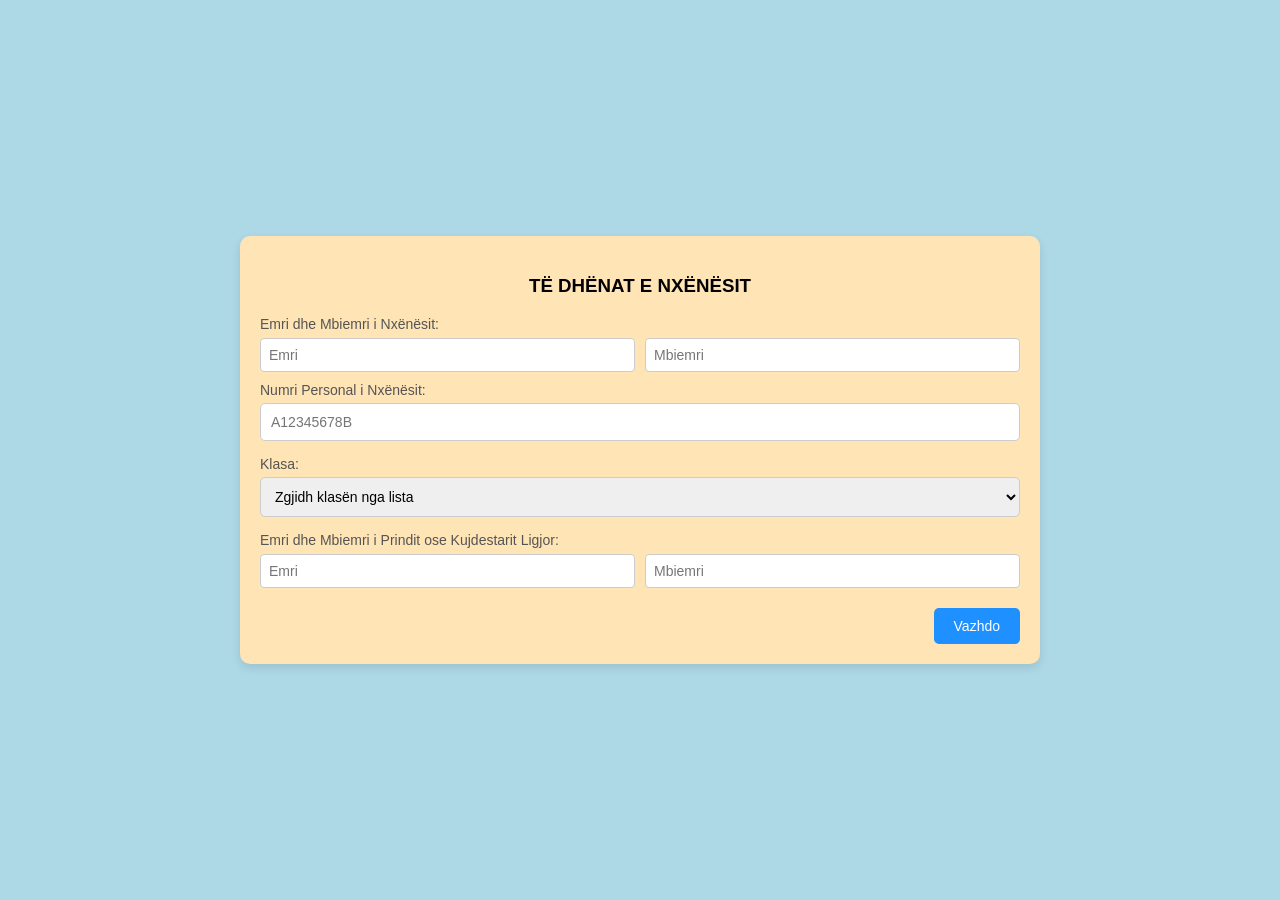
==== formulari(coda).html @ 75f393cb "Update greeting from 'Hello' to 'Goodbye'" ====
<!DOCTYPE html>
<html lang="sq">
<head>
    <meta charset="UTF-8">
    <meta name="viewport" content="width=device-width, initial-scale=1.0">
    <title>Formular për lëndët me zgjedhje klasa 12</title>
    <style>
        /* Stilizimi i përgjithshëm */
        body {
            font-family: Arial, sans-serif;
            background-color: lightblue;
            margin: 0;
            padding: 0;
            display: flex;
            justify-content: center;
            align-items: center;
            min-height: 100vh;
        }

        .form-container {
            background-color: moccasin;
            border-radius: 10px;
            box-shadow: 0 4px 10px rgba(0, 0, 0, 0.1);
            overflow: hidden;
            width: 100%;
            max-width: 800px;
            margin: 20px;
        }

        .page {
            padding: 20px;
            display: none; /* Fillimisht të gjitha faqet janë të fshehura */
        }

        .page.active {
            display: block; /* Faqja aktive shfaqet */
        }

        h2 {
            color: #333;
            margin-bottom: 20px;
            font-size: 24px;
            text-align: center;
        }

        .form-group {
            margin-bottom: 15px;
        }

        .form-group label {
            display: block;
            margin-bottom: 5px;
            color: #555;
            font-size: 14px;
        }

        .form-group input {
            width: 100%;
            padding: 10px;
            border: 1px solid #ccc;
            border-radius: 5px;
            font-size: 14px;
            box-sizing: border-box;
        }
	 .form-group select {
            width: 100%;
            padding: 10px;
            border: 1px solid #ccc;
            border-radius: 5px;
            font-size: 14px;
            box-sizing: border-box;
        }

        .form-group input:focus {
            border-color: #007bff;
            outline: none;
        }

        .table-container {
            margin-top: 20px;
            overflow-x: auto;
        }

        table {
            width: 100%;
            border-collapse: collapse;
            background-color: papayawhip;
        }

        table, th, td {
            border: 1px solid #ddd;
        }

        th, td {
            padding: 12px;
            text-align: left;
            font-size: 14px;
        }

        th {
            background-color: #007bff;
            color: #fff;
        }

        .error {
            color: red;
            font-size: 12px;
            display: none; /* Fillimisht i fshehur */
        }

        .error-message {
            color: red;
            margin-top: 10px;
            font-size: 12px;
            display: none; /* Fillimisht i fshehur */
        }

        .button-container {
            margin-top: 20px;
            text-align: right;
        }

        .button-container button {
            padding: 10px 20px;
            margin-left: 10px;
            border: none;
            border-radius: 5px;
            background-color: limegreen;
            color: #fff;
            font-size: 14px;
            cursor: pointer;
            transition: background-color 0.3s ease;
        }

        .button-container button:hover {
            background-color: #0056b3;
        }

        .button-container button[type="button"] {
            background-color: dodgerblue;
        }

        .button-container button[type="button"]:hover {
            background-color: #5a6268;
        }
	.input-wrapper {
            display: flex;
            gap: 10px;
	    margin-bottom: 10px;
	    
        }
        .input-box {
            padding: 8px;
            font-size: 14px;
            border: 1px solid #ccc;
            border-radius: 4px;
            width: 100%;
	    box-sizing: border-box;
        }
        .output {
            margin-top: 10px;
            font-size: 18px;
            font-weight: bold;
        }
	/* Parandalon scroll-in kur përdoruesi po firmos */
	.no-scroll {
    	overflow: hidden;
    	position: fixed;
    	width: 100%;
    	height: 100%;
	}

        /* Responsive Design */
        @media (max-width: 600px) {
            h2 {
                font-size: 20px;
            }

            .form-group input {
                font-size: 12px;
            }

            th, td {
                padding: 8px;
                font-size: 12px;
            }

            .button-container button {
                padding: 8px 16px;
                font-size: 12px;
            }
	      #firmaCanvas {
        width: 100%; /* Canvas-i zë 100% të gjerësisë së ekranit */
        height: auto; /* Lartësia rregullohet automatikisht */
        max-width: 300px; /* Vendos një maksimum për gjerësinë */
        max-height: 200px; /* Vendos një maksimum për lartësinë */
        margin: 0 auto; /* Qendro canvas-in horizontalisht */
	
    }

    .form-container {
        padding: 10px; /* Shto pak hapësirë përreth formularit */
    }

    .page {
        padding: 10px; /* Shto pak hapësirë përreth faqeve */
    }
        }
    </style>
</head>
<body>

<div class="form-container">
    <div class="page active" id="page1">
        <h3 style="text-align:center;">TË DHËNAT E NXËNËSIT </h3>
        <form id="myForm">
    
	    <p style = "color: #555; font-size: 14px; margin-bottom: 6px;">Emri dhe Mbiemri i Nxënësit:</p>
            <div class="input-wrapper">
             
                <input type="text" id="emrin" class="input-box" placeholder="Emri" oninput="updateText()">
                <input type="text" id="mbiemrin" class="input-box" placeholder="Mbiemri" oninput="updateText()">
            </div>
	    <div class="form-group">
                <label for="NrPersonalNxenesi">Numri Personal i Nxënësit:</label>
                <input type="text" id="NrPersonalNxenesi" name="nrPersonalNxenesi" placeholder="A12345678B" required>
            </div>
            <div class="form-group">
                <label for="klasa">Klasa:</label>
		<select name="Klasa" id="klasa">
    <option value="" disabled selected>Zgjidh klasën nga lista</option>
    <option value="11-A">11-A</option>
    <option value="11-B">11-B</option>
    <option value="11-C">11-C</option>
    <option value="11-D">11-D</option>
    <option value="11-E">11-E</option>
    <option value="11-F">11-F</option>
    <option value="11-G">11-G</option>
    <option value="11-H">11-H</option>
  </select>

            </div>
		<p style = "color: #555; font-size: 14px; margin-bottom: 6px;">Emri dhe Mbiemri i Prindit ose Kujdestarit Ligjor:</p>
            	<div class="input-wrapper">
             
                <input type="text" id="emri" class="input-box" placeholder="Emri" oninput="updateText()">
                <input type="text" id="mbiemri" class="input-box" placeholder="Mbiemri" oninput="updateText()">
            </div>
            <div class="error-message" id="page1Error">Ju lutemi plotësoni të gjitha fushat përpara se të vazhdoni.</div>
	    <div class="error-message" id="page11Error">Numri personal duhet te ketë 10 karaktere.</div>
	                <div class="button-container">
                <button type="button" onclick="nextPage()">Vazhdo</button>
            </div>
        </form>
    </div>

    <div class="page" id="page2">
        <h2>Tabela e Lëndëve me zgjedhje</h2>
	<p style="text-align:center;">Për secilën nga lëndët në tabelë vendosni një preferencë nga 1 në 13 (1 - lënda më e preferuar, 13 - më pak e preferuara)</p> 
        <div class="table-container">
            <table id="tabela" border="1">
                <thead>
                    <tr>
                        <th>LËNDËT ME ZGJEDHJE</th>
                        <th>RENDITJA</th>
                    </tr>
                </thead>
                <tbody>
                    <tr>
                    <td>MATEMATIKË E AVANCUAR</td>
                    <td>
                        <input type="number" name="notaMatematike" min="1" max="13" step="1" required oninput="kontrolloInput(this)">
                        <div class="error">Gabim: Vlera duhet të jetë nga 1 në 13.</div>
                        <div class="error">Gabim: Vlera është përdorur më parë.</div>
                    </td>
                </tr>
                <tr>
                    <td>FIZIKË</td>
                    <td>
                        <input type="number" name="notaFizike" min="1" max="13" step="1" required oninput="kontrolloInput(this)">
                        <div class="error">Gabim: Vlera duhet të jetë nga 1 në 13.</div>
                        <div class="error">Gabim: Vlera është përdorur më parë.</div>
                    </td>
                </tr>
	        <tr>
                    <td>KIMI</td>
                    <td>
                        <input type="number" name="notaKimi" min="1" max="13" step="1" required oninput="kontrolloInput(this)">
                        <div class="error">Gabim: Vlera duhet të jetë nga 1 në 13.</div>
                        <div class="error">Gabim: Vlera është përdorur më parë.</div>
                    </td>
                </tr>
		<tr>
                    <td>BIOLOGJI</td>
                    <td>
                        <input type="number" name="notaBiologji" min="1" max="13" step="1" required oninput="kontrolloInput(this)">
                        <div class="error">Gabim: Vlera duhet të jetë nga 1 në 13.</div>
                        <div class="error">Gabim: Vlera është përdorur më parë.</div>
                    </td>
                </tr>
		<tr>
                    <td>TIK</td>
                    <td>
                        <input type="number" name="notaTik" min="1" max="13" step="1" required oninput="kontrolloInput(this)">
                        <div class="error">Gabim: Vlera duhet të jetë nga 1 në 13.</div>
                        <div class="error">Gabim: Vlera është përdorur më parë.</div>
                    </td>
                </tr>
		<tr>
                    <td>LETËRSI</td>
                    <td>
                        <input type="number" name="notaLetersi" min="1" max="13" step="1" required oninput="kontrolloInput(this)">
                        <div class="error">Gabim: Vlera duhet të jetë nga 1 në 13.</div>
                        <div class="error">Gabim: Vlera është përdorur më parë.</div>
                    </td>
                </tr>
	        <tr>
                    <td>SOCIOLOGJI</td>
                    <td>
                        <input type="number" name="notaSociologji" min="1" max="13" step="1" required oninput="kontrolloInput(this)">
                        <div class="error">Gabim: Vlera duhet të jetë nga 1 në 13.</div>
                        <div class="error">Gabim: Vlera është përdorur më parë.</div>
                    </td>
                </tr>
		<tr>
                    <td>PSIKOLOGJI</td>
                    <td>
                        <input type="number" name="notaPsikologji" min="1" max="13" step="1" required oninput="kontrolloInput(this)">
                        <div class="error">Gabim: Vlera duhet të jetë nga 1 në 13.</div>
                        <div class="error">Gabim: Vlera është përdorur më parë.</div>
                    </td>
                </tr>
		<tr>
                    <td>HISTORI</td>
                    <td>
                        <input type="number" name="notaHistori" min="1" max="13" step="1" required oninput="kontrolloInput(this)">
                        <div class="error">Gabim: Vlera duhet të jetë nga 1 në 13.</div>
                        <div class="error">Gabim: Vlera është përdorur më parë.</div>
                    </td>
                </tr>
		<tr>
                    <td>GJEOGRAFI</td>
                    <td>
                        <input type="number" name="notaGjeografi" min="1" max="13" step="1" required oninput="kontrolloInput(this)">
                        <div class="error">Gabim: Vlera duhet të jetë nga 1 në 13.</div>
                        <div class="error">Gabim: Vlera është përdorur më parë.</div>
                    </td>
                </tr>
		<tr>
                    <td>TEKNOLOGJI</td>
                    <td>
                        <input type="number" name="notaTeknologji" min="1" max="13" step="1" required oninput="kontrolloInput(this)">
                        <div class="error">Gabim: Vlera duhet të jetë nga 1 në 13.</div>
                        <div class="error">Gabim: Vlera është përdorur më parë.</div>
                    </td>
                </tr>
		<tr>
                    <td>ARTE</td>
                    <td>
                        <input type="number" name="notaArte" min="1" max="13" step="1" required oninput="kontrolloInput(this)">
                        <div class="error">Gabim: Vlera duhet të jetë nga 1 në 13.</div>
                        <div class="error">Gabim: Vlera është përdorur më parë.</div>
                    </td>
                </tr>
		<tr>
                    <td>EDUKIM FIZIK</td>
                    <td>
                        <input type="number" name="notaEdukim_fizik" min="1" max="13" step="1" required oninput="kontrolloInput(this)">
                        <div class="error">Gabim: Vlera duhet të jetë nga 1 në 13.</div>
                        <div class="error">Gabim: Vlera është përdorur më parë.</div>
                    </td>
                </tr>
                    <!-- Shto më shumë lëndë sipas nevojës -->
                </tbody>
            </table>
	</div>
	<div class="error-message" id="page2Error">Ju lutemi plotësoni të gjitha fushat në tabelë përpara se të dërgoni formën.</div>
	<div class="button-container">
        <button type="button" onclick="prevPage()">Kthehu</button>
        <button type="button" onclick="nextPage()">Vazhdo</button>
        </div>
	</div>
    <div class="page" id="page3">
    <h2>Firma e Prindit</h2>
    <p style="text-align:center;">Ju lutem, firmosni në hapësirën e mëposhtme:</p>
    <div class="form-group">
        <canvas id="firmaCanvas" width="300" height="150" style="border: 1px solid #000; background-color: white;"></canvas>
        <button type="button" onclick="clearCanvas()">Fshije Firmën</button>
        <input type="hidden" id="firmaPrindit" name="firmaPrindit" required>
    </div>
    <div class="error-message" id="page3Error">Ju lutemi firmosni përpara se të vazhdoni.</div>
    
   
        <div class="error-message" id="page2Error">Ju lutemi plotësoni të gjitha fushat në tabelë përpara se të dërgoni formën.</div>
        <div class="button-container">
            <button type="button" onclick="prevPage()">Kthehu</button>
            <button type="submit" form="myForm">DËRGO</button>
        </div>
    </div>
</div>
</form>
<script>
 let isDrawing = false;
const canvas = document.getElementById('firmaCanvas');
const ctx = canvas.getContext('2d');
const firmaInput = document.getElementById('firmaPrindit');

// Fillon vizatimin
canvas.addEventListener('mousedown', startDrawing);
canvas.addEventListener('touchstart', startDrawing);

// Vizaton
canvas.addEventListener('mousemove', draw);
canvas.addEventListener('touchmove', draw);

// Ndalon vizatimin
canvas.addEventListener('mouseup', stopDrawing);
canvas.addEventListener('touchend', stopDrawing);

// Parandalon scroll-in gjatë firmosjes
canvas.addEventListener('touchstart', (e) => {
    e.preventDefault();
});

canvas.addEventListener('touchmove', (e) => {
    e.preventDefault();
});

function startDrawing(e) {
    isDrawing = true;
    const { offsetX, offsetY } = getTouchPosition(e);
    ctx.beginPath();
    ctx.moveTo(offsetX, offsetY);
    document.body.classList.add('no-scroll'); // Aktivizo "no-scroll"
}

function draw(e) {
    if (!isDrawing) return;
    const { offsetX, offsetY } = getTouchPosition(e);
    ctx.lineTo(offsetX, offsetY);
    ctx.stroke();
}

function stopDrawing() {
    isDrawing = false;
    firmaInput.value = canvas.toDataURL(); // Ruaj firmën si URL të të dhënave (Base64)
    document.body.classList.remove('no-scroll'); // Çaktivizo "no-scroll"
}

function clearCanvas() {
    ctx.clearRect(0, 0, canvas.width, canvas.height);
    firmaInput.value = '';
}

// Merr pozitën e prekjes ose miut
function getTouchPosition(e) {
    const rect = canvas.getBoundingClientRect();
    const touch = e.touches ? e.touches[0] : e;
    return {
        offsetX: touch.clientX - rect.left,
        offsetY: touch.clientY - rect.top,
    };
}
async function kontrolloNxenesinEkziston(NrPersonalNxenesi) {
    try {
        // Merr të gjitha rreshtat nga tabela (me useColumnNames për qartësi)
        let allItems = [];
        let pageToken = null;

        do {
            const url = new URL('https://coda.io/apis/v1/docs/DJONJb548H/tables/grid-l05SSf_GJk/rows');
            url.searchParams.set('limit', '500');
            if (pageToken) url.searchParams.set('pageToken', pageToken);

            const response = await fetch(url.toString(), {
                method: 'GET',
                headers: {
                    'Authorization': 'Bearer b935802a-f8e5-4172-a38f-4314d5d38a92',
                    'Content-Type': 'application/json'
                }
            });

            if (!response.ok) {
                throw new Error(`Gabim në API: ${response.status}`);
            }

            const result = await response.json();
            allItems = allItems.concat(result.items || []);
            pageToken = result.nextPageToken || null;

        } while (pageToken);

        // Kontrollo vetëm numrin personal (i vetmi identifikues unik i besueshëm)
        const nxenesiEkziston = allItems.some(item => {
            const values = item.values;
            return values['c-W369W-QHne'] === NrPersonalNxenesi;
        });

        return nxenesiEkziston;
    } catch (error) {
        console.error("Gabim gjatë kontrollimit:", error);
        alert("Gabim në komunikim me serverin. Ju lutem provoni përsëri.");
        return false;
    }
}
let podergohet = false; // Parandalon dërgimin e dyfishtë

async function dergoTeDhenat() {
    if (podergohet) return; // Nëse po dërgohet tashmë, mos vazhdo
    podergohet = true;

    const submitBtn = document.querySelector('button[type="submit"]');
    if (submitBtn) {
        submitBtn.disabled = true;
        submitBtn.textContent = "Duke dërguar...";
    }

    const firmaBase64 = document.getElementById("firmaPrindit").value;

    // Kontrollo nëse fusha e firmës është e zbrazët
    if (!firmaBase64) {
        document.getElementById("page3Error").style.display = "block";
        podergohet = false;
        if (submitBtn) { submitBtn.disabled = false; submitBtn.textContent = "DËRGO"; }
        return;
    }

    // Mbledh të dhënat nga forma
    const emriNxenesi = document.getElementById("emrin").value;
    const mbiemriNxenesi = document.getElementById("mbiemrin").value;
    const NrPersonalNxenesi = document.getElementById("NrPersonalNxenesi").value;
    const klasa = document.getElementById("klasa").value;
    const emriPrindi = document.getElementById("emri").value;
    const mbiemriPrindi = document.getElementById("mbiemri").value;

    // Kontrollo nëse nxënësi ekziston (vetëm me numrin personal)
    const nxenesiEkziston = await kontrolloNxenesinEkziston(NrPersonalNxenesi);
    if (nxenesiEkziston) {
        const ripovo = confirm(
            "Ky numër personal është gjetur tashmë në sistem.\n\n" +
            "Nëse mendoni se ky është gabim (p.sh. të dhënat u fshinë), " +
            "klikoni OK për të dërguar sërish formularin.\n\n" +
            "Klikoni Anulo për të mos dërguar."
        );
        if (!ripovo) return; // Nëse përdoruesi zgjedh Anulo, mos vazhdo
        // Nëse zgjedh OK, vazhdo me dërgimin pa kontroll
    }

    // Mbledh të dhënat nga tabela
    const matematika = parseInt(document.querySelector('input[name="notaMatematike"]').value);
    const fizika = parseInt(document.querySelector('input[name="notaFizike"]').value);
    const kimia = parseInt(document.querySelector('input[name="notaKimi"]').value);
    const biologjia = parseInt(document.querySelector('input[name="notaBiologji"]').value);
    const tiku = parseInt(document.querySelector('input[name="notaTik"]').value);
    const letersia = parseInt(document.querySelector('input[name="notaLetersi"]').value);
    const sociologjia = parseInt(document.querySelector('input[name="notaSociologji"]').value);
    const psikologjia = parseInt(document.querySelector('input[name="notaPsikologji"]').value);
    const historia = parseInt(document.querySelector('input[name="notaHistori"]').value);
    const gjeografia = parseInt(document.querySelector('input[name="notaGjeografi"]').value);
    const teknologjia = parseInt(document.querySelector('input[name="notaTeknologji"]').value);
    const artet = parseInt(document.querySelector('input[name="notaArte"]').value);
    const edukimi_fizik = parseInt(document.querySelector('input[name="notaEdukim_fizik"]').value);

    // Krijo një objekt me të dhënat
    const teDhenat = {
        rows: [{
            cells: [
                { column: "c-KT22Io33BY", value: emriNxenesi }, // Emri i Nxënësit
                { column: "c-IQKVQ7-_BD", value: mbiemriNxenesi }, // Mbiemri i Nxënësit
                { column: "c-W369W-QHne", value: NrPersonalNxenesi }, // Numri personal
                { column: "c-_6X2VxQhRO", value: klasa }, // Zëvendëso me ID e vërtetë të kolonës
                { column: "c-k9LpjjG4f8", value: emriPrindi },
                { column: "c-WhyIq4tF1V", value: mbiemriPrindi },
                { column: "c-HCUXje0CXs", value: firmaBase64 },
                // Shto kolonat e lëndëve këtu
                { column: "c-FBhsRjyvdb", value: parseInt(document.querySelector('input[name="notaMatematike"]').value) },
		{ column: "c-9vNd3AhRbi", value: parseInt(document.querySelector('input[name="notaFizike"]').value) },
		{ column: "c-ofI6fgys9z", value: parseInt(document.querySelector('input[name="notaKimi"]').value) },
		{ column: "c--qDqmkw3m8", value: parseInt(document.querySelector('input[name="notaBiologji"]').value) },
		{ column: "c-GIsev_Z3cj", value: parseInt(document.querySelector('input[name="notaTik"]').value) },
		{ column: "c-tjP193SBFW", value: parseInt(document.querySelector('input[name="notaLetersi"]').value) },
		{ column: "c-rx-bwBdHyJ", value: parseInt(document.querySelector('input[name="notaSociologji"]').value) },
		{ column: "c-2SOcb4Ku98", value: parseInt(document.querySelector('input[name="notaPsikologji"]').value) },
		{ column: "c-f86jYLCdum", value: parseInt(document.querySelector('input[name="notaHistori"]').value) },
		{ column: "c-zp9tzro1zF", value: parseInt(document.querySelector('input[name="notaGjeografi"]').value) },
		{ column: "c-WThsL4DpoP", value: parseInt(document.querySelector('input[name="notaTeknologji"]').value) },
		{ column: "c-kKZHTocZWY", value: parseInt(document.querySelector('input[name="notaArte"]').value) },
		{ column: "c-Iob_dfQvan", value: parseInt(document.querySelector('input[name="notaEdukim_fizik"]').value) },
                // ... shto të gjitha lëndët e tjera
            ]
        }]
    };


       // Dërgo të dhënat në Coda
    try {
        const response = await fetch('https://coda.io/apis/v1/docs/DJONJb548H/tables/grid-l05SSf_GJk/rows', {
            method: 'POST',
            headers: {
                'Authorization': 'Bearer b935802a-f8e5-4172-a38f-4314d5d38a92',
                'Content-Type': 'application/json'
            },
            body: JSON.stringify(teDhenat)
        });

        const result = await response.json();
        
        // Updated success condition
        if (result.addedRowIds && result.addedRowIds.length > 0) {
            alert("Të dhënat u dërguan me sukses!");
            document.getElementById("myForm").reset();
            window.location.href = 'dalja.html';
        } else {
            alert("Dërgimi u krye, por nuk u gjet ID e rreshtit. Përgjigja: " + JSON.stringify(result));
            podergohet = false;
            if (submitBtn) { submitBtn.disabled = false; submitBtn.textContent = "DËRGO"; }
        }
    } catch (error) {
        console.error("Gabim gjatë dërgimit:", error);
        alert("Gabim gjatë dërgimit të të dhënave: " + error.message);
        podergohet = false;
        if (submitBtn) { submitBtn.disabled = false; submitBtn.textContent = "DËRGO"; }
    }
}


    // Funksioni për të kaluar në faqen e dytë
    function nextPage() {
        const currentPage = document.querySelector('.page.active');
        const nextPage = currentPage.nextElementSibling;

        if (currentPage.id === "page1") {
            // Kontrollo nëse të gjitha fushat në faqen e parë janë plotësuar
            const emriNxenesi = document.getElementById("emrin").value;
            const mbiemriNxenesi = document.getElementById("mbiemrin").value;
            const klasa = document.getElementById("klasa").value;
            const emriPrindi = document.getElementById("emri").value;
            const mbiemriPrindi = document.getElementById("mbiemri").value;
            const NrPersonalNxenesi = document.getElementById("NrPersonalNxenesi").value;

            if (emriNxenesi === "" || mbiemriNxenesi === "" || klasa === "" || emriPrindi === "" || mbiemriPrindi === "" || NrPersonalNxenesi === "") {
                document.getElementById("page1Error").style.display = "block";
                document.getElementById("page11Error").style.display = "none";
            } else if (NrPersonalNxenesi.length !== 10 && NrPersonalNxenesi !== "") {
                document.getElementById("page1Error").style.display = "none";
                document.getElementById("page11Error").style.display = "block";
            } else {
                document.getElementById("page1Error").style.display = "none";
                document.getElementById("page11Error").style.display = "none";
                currentPage.classList.remove("active");
                nextPage.classList.add("active");
            }
        } else if (currentPage.id === "page2") {
            // Kontrollo nëse ka gabime në faqen e dytë (tabela)
            const hasEmptyFields = Array.from(document.querySelectorAll('#tabela input[type="number"]')).some(input => input.value === "");
            const hasDuplicateValues = checkForDuplicateValues();
            const hasInvalidValues = checkForInvalidValues();

            if (hasEmptyFields) {
                document.getElementById("page2Error").textContent = "Ju lutemi plotësoni të gjitha fushat në tabelë.";
                document.getElementById("page2Error").style.display = "block";
            } else if (hasDuplicateValues) {
                document.getElementById("page2Error").textContent = "Ju lutemi mos përdorni vlera të përsëritura në tabelë.";
                document.getElementById("page2Error").style.display = "block";
            } else if (hasInvalidValues) {
                document.getElementById("page2Error").textContent = "Ju lutemi vendosni vlera midis 1 dhe 13.";
                document.getElementById("page2Error").style.display = "block";
            } else {
                document.getElementById("page2Error").style.display = "none";
                currentPage.classList.remove("active");
                nextPage.classList.add("active");
            }
        } else if (currentPage.id === "page3") {
            // Kontrollo nëse prindi ka firmosur
            const firmaBase64 = document.getElementById("firmaPrindit").value;
            if (!firmaBase64) {
                document.getElementById("page3Error").style.display = "block";
            } else {
                document.getElementById("page3Error").style.display = "none";
                dergoTeDhenat();
            }
        }
    }

    // Funksioni për të kontrolluar nëse ka vlera të përsëritura në tabelë
    function checkForDuplicateValues() {
        const values = [];
        const inputs = document.querySelectorAll('#tabela input[type="number"]');

        for (const input of inputs) {
            const value = input.value;

            if (value === "") {
                continue;
            }

            if (values.includes(value)) {
                return true;
            }

            values.push(value);
        }

        return false;
    }

    // Funksioni për të kontrolluar nëse ka vlera më të vogla se 1 ose më të mëdha se 13
    function checkForInvalidValues() {
        const inputs = document.querySelectorAll('#tabela input[type="number"]');

        for (const input of inputs) {
            const value = parseInt(input.value);

            if (value < 1 || value > 13) {
                return true;
            }
        }

        return false;
    }

    function prevPage() {
        const currentPage = document.querySelector('.page.active');
        const prevPage = currentPage.previousElementSibling;

        if (prevPage) {
            currentPage.classList.remove("active");
            prevPage.classList.add("active");
        }
    }

    // Funksioni që kontrollon vlerat që futen në formular
    function kontrolloInput(inputElement) {
        const errorMessages = inputElement.parentElement.querySelectorAll(".error");
        const allValues = getAllValues();
        const inputValue = inputElement.value;
        const errorMessage1 = errorMessages[0];
        const errorMessage2 = errorMessages[1];

        if (parseInt(inputValue) > 13 || (inputValue) < 1) {
            errorMessage1.style.display = "block";
            inputElement.style.borderColor = "red";
            errorMessage2.style.display = "none";
        } else if (allValues.filter(value => value == inputValue).length > 1) {
            errorMessage2.style.display = "block";
            inputElement.style.borderColor = "red";
            errorMessage1.style.display = "none";
        } else {
            errorMessage1.style.display = "none";
            errorMessage2.style.display = "none";
            inputElement.style.borderColor = "";
        }
    }

    // Funksioni që merr të gjitha vlerat e futur nga tabela
    function getAllValues() {
        const tabela = document.getElementById("tabela");
        const values = [];

        for (let i = 1; i < tabela.rows.length; i++) {
            const preferenceInput = tabela.rows[i].cells[1].getElementsByTagName("input")[0];
            const preferenceValue = preferenceInput.value;

            if (preferenceValue !== "") {
                values.push(preferenceValue);
            }
        }
        return values;
    }

    // Modifiko funksionin e dërgimit të formës
    document.getElementById("myForm").addEventListener("submit", async function(e) {
        e.preventDefault();

        const NrPersonalNxenesi = document.getElementById("NrPersonalNxenesi").value;
        const emriNxenesi = document.getElementById("emrin").value;
        const mbiemriNxenesi = document.getElementById("mbiemrin").value;

        // Kontrollo nëse nxënësi ekziston tashmë (mund të implementohet nëse është e nevojshme)
        // ...

        const tabela = document.getElementById("tabela");
        let isValid = true;
        let hasEmptyFields = false;

        for (let i = 1; i < tabela.rows.length; i++) {
            const preferenceInput = tabela.rows[i].cells[1].getElementsByTagName("input")[0];
            if (preferenceInput.value === "") {
                hasEmptyFields = true;
                break;
            }
        }

        if (hasEmptyFields) {
            document.getElementById("page2Error").style.display = "block";
            isValid = false;
        } else {
            document.getElementById("page2Error").style.display = "none";
        }

        for (let i = 1; i < tabela.rows.length; i++) {
            const preferenceInput = tabela.rows[i].cells[1].getElementsByTagName("input")[0];
            const errorMessages = tabela.rows[i].cells[1].getElementsByClassName("error");
            const errorMessage1 = errorMessages[0];
            const errorMessage2 = errorMessages[1];

            if (parseInt(preferenceInput.value) > 13) {
                errorMessage1.style.display = "block";
                preferenceInput.style.borderColor = "red";
                isValid = false;
            } else if (getAllValues().filter(value => value == preferenceInput.value).length > 1) {
                errorMessage2.style.display = "block";
                preferenceInput.style.borderColor = "red";
                isValid = false;
            } else {
                errorMessage1.style.display = "none";
                errorMessage2.style.display = "none";
                preferenceInput.style.borderColor = "";
            }
        }

        if (isValid && !hasEmptyFields) {
            dergoTeDhenat();
        } else {
            alert("Ju lutemi kontrolloni të dhënat e futura!");
        }
    });
</script>

</body>
</html>
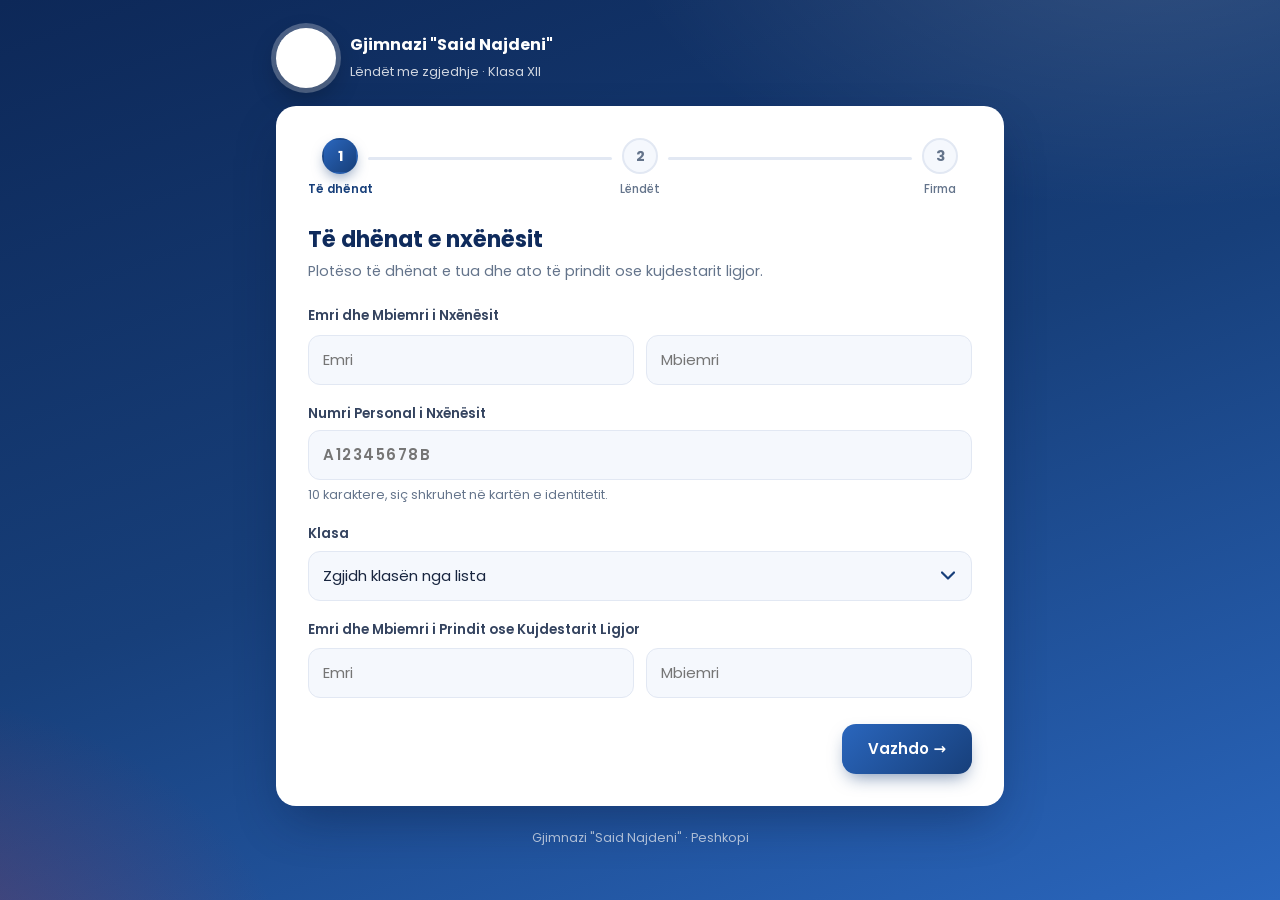
==== commit 28965f0a: "Add files via upload" ====
--- a/formulari(coda).html
+++ b/formulari(coda).html
@@ -1,831 +1,950 @@
-<!DOCTYPE html>
-<html lang="sq">
-<head>
-    <meta charset="UTF-8">
-    <meta name="viewport" content="width=device-width, initial-scale=1.0">
-    <title>Formular për lëndët me zgjedhje klasa 12</title>
-    <style>
-        /* Stilizimi i përgjithshëm */
-        body {
-            font-family: Arial, sans-serif;
-            background-color: lightblue;
-            margin: 0;
-            padding: 0;
-            display: flex;
-            justify-content: center;
-            align-items: center;
-            min-height: 100vh;
-        }
-
-        .form-container {
-            background-color: moccasin;
-            border-radius: 10px;
-            box-shadow: 0 4px 10px rgba(0, 0, 0, 0.1);
-            overflow: hidden;
-            width: 100%;
-            max-width: 800px;
-            margin: 20px;
-        }
-
-        .page {
-            padding: 20px;
-            display: none; /* Fillimisht të gjitha faqet janë të fshehura */
-        }
-
-        .page.active {
-            display: block; /* Faqja aktive shfaqet */
-        }
-
-        h2 {
-            color: #333;
-            margin-bottom: 20px;
-            font-size: 24px;
-            text-align: center;
-        }
-
-        .form-group {
-            margin-bottom: 15px;
-        }
-
-        .form-group label {
-            display: block;
-            margin-bottom: 5px;
-            color: #555;
-            font-size: 14px;
-        }
-
-        .form-group input {
-            width: 100%;
-            padding: 10px;
-            border: 1px solid #ccc;
-            border-radius: 5px;
-            font-size: 14px;
-            box-sizing: border-box;
-        }
-	 .form-group select {
-            width: 100%;
-            padding: 10px;
-            border: 1px solid #ccc;
-            border-radius: 5px;
-            font-size: 14px;
-            box-sizing: border-box;
-        }
-
-        .form-group input:focus {
-            border-color: #007bff;
-            outline: none;
-        }
-
-        .table-container {
-            margin-top: 20px;
-            overflow-x: auto;
-        }
-
-        table {
-            width: 100%;
-            border-collapse: collapse;
-            background-color: papayawhip;
-        }
-
-        table, th, td {
-            border: 1px solid #ddd;
-        }
-
-        th, td {
-            padding: 12px;
-            text-align: left;
-            font-size: 14px;
-        }
-
-        th {
-            background-color: #007bff;
-            color: #fff;
-        }
-
-        .error {
-            color: red;
-            font-size: 12px;
-            display: none; /* Fillimisht i fshehur */
-        }
-
-        .error-message {
-            color: red;
-            margin-top: 10px;
-            font-size: 12px;
-            display: none; /* Fillimisht i fshehur */
-        }
-
-        .button-container {
-            margin-top: 20px;
-            text-align: right;
-        }
-
-        .button-container button {
-            padding: 10px 20px;
-            margin-left: 10px;
-            border: none;
-            border-radius: 5px;
-            background-color: limegreen;
-            color: #fff;
-            font-size: 14px;
-            cursor: pointer;
-            transition: background-color 0.3s ease;
-        }
-
-        .button-container button:hover {
-            background-color: #0056b3;
-        }
-
-        .button-container button[type="button"] {
-            background-color: dodgerblue;
-        }
-
-        .button-container button[type="button"]:hover {
-            background-color: #5a6268;
-        }
-	.input-wrapper {
-            display: flex;
-            gap: 10px;
-	    margin-bottom: 10px;
-	    
-        }
-        .input-box {
-            padding: 8px;
-            font-size: 14px;
-            border: 1px solid #ccc;
-            border-radius: 4px;
-            width: 100%;
-	    box-sizing: border-box;
-        }
-        .output {
-            margin-top: 10px;
-            font-size: 18px;
-            font-weight: bold;
-        }
-	/* Parandalon scroll-in kur përdoruesi po firmos */
-	.no-scroll {
-    	overflow: hidden;
-    	position: fixed;
-    	width: 100%;
-    	height: 100%;
-	}
-
-        /* Responsive Design */
-        @media (max-width: 600px) {
-            h2 {
-                font-size: 20px;
-            }
-
-            .form-group input {
-                font-size: 12px;
-            }
-
-            th, td {
-                padding: 8px;
-                font-size: 12px;
-            }
-
-            .button-container button {
-                padding: 8px 16px;
-                font-size: 12px;
-            }
-	      #firmaCanvas {
-        width: 100%; /* Canvas-i zë 100% të gjerësisë së ekranit */
-        height: auto; /* Lartësia rregullohet automatikisht */
-        max-width: 300px; /* Vendos një maksimum për gjerësinë */
-        max-height: 200px; /* Vendos një maksimum për lartësinë */
-        margin: 0 auto; /* Qendro canvas-in horizontalisht */
-	
-    }
-
-    .form-container {
-        padding: 10px; /* Shto pak hapësirë përreth formularit */
-    }
-
-    .page {
-        padding: 10px; /* Shto pak hapësirë përreth faqeve */
-    }
-        }
-    </style>
-</head>
-<body>
-
-<div class="form-container">
-    <div class="page active" id="page1">
-        <h3 style="text-align:center;">TË DHËNAT E NXËNËSIT </h3>
-        <form id="myForm">
-    
-	    <p style = "color: #555; font-size: 14px; margin-bottom: 6px;">Emri dhe Mbiemri i Nxënësit:</p>
-            <div class="input-wrapper">
-             
-                <input type="text" id="emrin" class="input-box" placeholder="Emri" oninput="updateText()">
-                <input type="text" id="mbiemrin" class="input-box" placeholder="Mbiemri" oninput="updateText()">
-            </div>
-	    <div class="form-group">
-                <label for="NrPersonalNxenesi">Numri Personal i Nxënësit:</label>
-                <input type="text" id="NrPersonalNxenesi" name="nrPersonalNxenesi" placeholder="A12345678B" required>
-            </div>
-            <div class="form-group">
-                <label for="klasa">Klasa:</label>
-		<select name="Klasa" id="klasa">
-    <option value="" disabled selected>Zgjidh klasën nga lista</option>
-    <option value="11-A">11-A</option>
-    <option value="11-B">11-B</option>
-    <option value="11-C">11-C</option>
-    <option value="11-D">11-D</option>
-    <option value="11-E">11-E</option>
-    <option value="11-F">11-F</option>
-    <option value="11-G">11-G</option>
-    <option value="11-H">11-H</option>
-  </select>
-
-            </div>
-		<p style = "color: #555; font-size: 14px; margin-bottom: 6px;">Emri dhe Mbiemri i Prindit ose Kujdestarit Ligjor:</p>
-            	<div class="input-wrapper">
-             
-                <input type="text" id="emri" class="input-box" placeholder="Emri" oninput="updateText()">
-                <input type="text" id="mbiemri" class="input-box" placeholder="Mbiemri" oninput="updateText()">
-            </div>
-            <div class="error-message" id="page1Error">Ju lutemi plotësoni të gjitha fushat përpara se të vazhdoni.</div>
-	    <div class="error-message" id="page11Error">Numri personal duhet te ketë 10 karaktere.</div>
-	                <div class="button-container">
-                <button type="button" onclick="nextPage()">Vazhdo</button>
-            </div>
-        </form>
-    </div>
-
-    <div class="page" id="page2">
-        <h2>Tabela e Lëndëve me zgjedhje</h2>
-	<p style="text-align:center;">Për secilën nga lëndët në tabelë vendosni një preferencë nga 1 në 13 (1 - lënda më e preferuar, 13 - më pak e preferuara)</p> 
-        <div class="table-container">
-            <table id="tabela" border="1">
-                <thead>
-                    <tr>
-                        <th>LËNDËT ME ZGJEDHJE</th>
-                        <th>RENDITJA</th>
-                    </tr>
-                </thead>
-                <tbody>
-                    <tr>
-                    <td>MATEMATIKË E AVANCUAR</td>
-                    <td>
-                        <input type="number" name="notaMatematike" min="1" max="13" step="1" required oninput="kontrolloInput(this)">
-                        <div class="error">Gabim: Vlera duhet të jetë nga 1 në 13.</div>
-                        <div class="error">Gabim: Vlera është përdorur më parë.</div>
-                    </td>
-                </tr>
-                <tr>
-                    <td>FIZIKË</td>
-                    <td>
-                        <input type="number" name="notaFizike" min="1" max="13" step="1" required oninput="kontrolloInput(this)">
-                        <div class="error">Gabim: Vlera duhet të jetë nga 1 në 13.</div>
-                        <div class="error">Gabim: Vlera është përdorur më parë.</div>
-                    </td>
-                </tr>
-	        <tr>
-                    <td>KIMI</td>
-                    <td>
-                        <input type="number" name="notaKimi" min="1" max="13" step="1" required oninput="kontrolloInput(this)">
-                        <div class="error">Gabim: Vlera duhet të jetë nga 1 në 13.</div>
-                        <div class="error">Gabim: Vlera është përdorur më parë.</div>
-                    </td>
-                </tr>
-		<tr>
-                    <td>BIOLOGJI</td>
-                    <td>
-                        <input type="number" name="notaBiologji" min="1" max="13" step="1" required oninput="kontrolloInput(this)">
-                        <div class="error">Gabim: Vlera duhet të jetë nga 1 në 13.</div>
-                        <div class="error">Gabim: Vlera është përdorur më parë.</div>
-                    </td>
-                </tr>
-		<tr>
-                    <td>TIK</td>
-                    <td>
-                        <input type="number" name="notaTik" min="1" max="13" step="1" required oninput="kontrolloInput(this)">
-                        <div class="error">Gabim: Vlera duhet të jetë nga 1 në 13.</div>
-                        <div class="error">Gabim: Vlera është përdorur më parë.</div>
-                    </td>
-                </tr>
-		<tr>
-                    <td>LETËRSI</td>
-                    <td>
-                        <input type="number" name="notaLetersi" min="1" max="13" step="1" required oninput="kontrolloInput(this)">
-                        <div class="error">Gabim: Vlera duhet të jetë nga 1 në 13.</div>
-                        <div class="error">Gabim: Vlera është përdorur më parë.</div>
-                    </td>
-                </tr>
-	        <tr>
-                    <td>SOCIOLOGJI</td>
-                    <td>
-                        <input type="number" name="notaSociologji" min="1" max="13" step="1" required oninput="kontrolloInput(this)">
-                        <div class="error">Gabim: Vlera duhet të jetë nga 1 në 13.</div>
-                        <div class="error">Gabim: Vlera është përdorur më parë.</div>
-                    </td>
-                </tr>
-		<tr>
-                    <td>PSIKOLOGJI</td>
-                    <td>
-                        <input type="number" name="notaPsikologji" min="1" max="13" step="1" required oninput="kontrolloInput(this)">
-                        <div class="error">Gabim: Vlera duhet të jetë nga 1 në 13.</div>
-                        <div class="error">Gabim: Vlera është përdorur më parë.</div>
-                    </td>
-                </tr>
-		<tr>
-                    <td>HISTORI</td>
-                    <td>
-                        <input type="number" name="notaHistori" min="1" max="13" step="1" required oninput="kontrolloInput(this)">
-                        <div class="error">Gabim: Vlera duhet të jetë nga 1 në 13.</div>
-                        <div class="error">Gabim: Vlera është përdorur më parë.</div>
-                    </td>
-                </tr>
-		<tr>
-                    <td>GJEOGRAFI</td>
-                    <td>
-                        <input type="number" name="notaGjeografi" min="1" max="13" step="1" required oninput="kontrolloInput(this)">
-                        <div class="error">Gabim: Vlera duhet të jetë nga 1 në 13.</div>
-                        <div class="error">Gabim: Vlera është përdorur më parë.</div>
-                    </td>
-                </tr>
-		<tr>
-                    <td>TEKNOLOGJI</td>
-                    <td>
-                        <input type="number" name="notaTeknologji" min="1" max="13" step="1" required oninput="kontrolloInput(this)">
-                        <div class="error">Gabim: Vlera duhet të jetë nga 1 në 13.</div>
-                        <div class="error">Gabim: Vlera është përdorur më parë.</div>
-                    </td>
-                </tr>
-		<tr>
-                    <td>ARTE</td>
-                    <td>
-                        <input type="number" name="notaArte" min="1" max="13" step="1" required oninput="kontrolloInput(this)">
-                        <div class="error">Gabim: Vlera duhet të jetë nga 1 në 13.</div>
-                        <div class="error">Gabim: Vlera është përdorur më parë.</div>
-                    </td>
-                </tr>
-		<tr>
-                    <td>EDUKIM FIZIK</td>
-                    <td>
-                        <input type="number" name="notaEdukim_fizik" min="1" max="13" step="1" required oninput="kontrolloInput(this)">
-                        <div class="error">Gabim: Vlera duhet të jetë nga 1 në 13.</div>
-                        <div class="error">Gabim: Vlera është përdorur më parë.</div>
-                    </td>
-                </tr>
-                    <!-- Shto më shumë lëndë sipas nevojës -->
-                </tbody>
-            </table>
-	</div>
-	<div class="error-message" id="page2Error">Ju lutemi plotësoni të gjitha fushat në tabelë përpara se të dërgoni formën.</div>
-	<div class="button-container">
-        <button type="button" onclick="prevPage()">Kthehu</button>
-        <button type="button" onclick="nextPage()">Vazhdo</button>
-        </div>
-	</div>
-    <div class="page" id="page3">
-    <h2>Firma e Prindit</h2>
-    <p style="text-align:center;">Ju lutem, firmosni në hapësirën e mëposhtme:</p>
-    <div class="form-group">
-        <canvas id="firmaCanvas" width="300" height="150" style="border: 1px solid #000; background-color: white;"></canvas>
-        <button type="button" onclick="clearCanvas()">Fshije Firmën</button>
-        <input type="hidden" id="firmaPrindit" name="firmaPrindit" required>
-    </div>
-    <div class="error-message" id="page3Error">Ju lutemi firmosni përpara se të vazhdoni.</div>
-    
-   
-        <div class="error-message" id="page2Error">Ju lutemi plotësoni të gjitha fushat në tabelë përpara se të dërgoni formën.</div>
-        <div class="button-container">
-            <button type="button" onclick="prevPage()">Kthehu</button>
-            <button type="submit" form="myForm">DËRGO</button>
-        </div>
-    </div>
-</div>
-</form>
-<script>
- let isDrawing = false;
-const canvas = document.getElementById('firmaCanvas');
-const ctx = canvas.getContext('2d');
-const firmaInput = document.getElementById('firmaPrindit');
-
-// Fillon vizatimin
-canvas.addEventListener('mousedown', startDrawing);
-canvas.addEventListener('touchstart', startDrawing);
-
-// Vizaton
-canvas.addEventListener('mousemove', draw);
-canvas.addEventListener('touchmove', draw);
-
-// Ndalon vizatimin
-canvas.addEventListener('mouseup', stopDrawing);
-canvas.addEventListener('touchend', stopDrawing);
-
-// Parandalon scroll-in gjatë firmosjes
-canvas.addEventListener('touchstart', (e) => {
-    e.preventDefault();
-});
-
-canvas.addEventListener('touchmove', (e) => {
-    e.preventDefault();
-});
-
-function startDrawing(e) {
-    isDrawing = true;
-    const { offsetX, offsetY } = getTouchPosition(e);
-    ctx.beginPath();
-    ctx.moveTo(offsetX, offsetY);
-    document.body.classList.add('no-scroll'); // Aktivizo "no-scroll"
-}
-
-function draw(e) {
-    if (!isDrawing) return;
-    const { offsetX, offsetY } = getTouchPosition(e);
-    ctx.lineTo(offsetX, offsetY);
-    ctx.stroke();
-}
-
-function stopDrawing() {
-    isDrawing = false;
-    firmaInput.value = canvas.toDataURL(); // Ruaj firmën si URL të të dhënave (Base64)
-    document.body.classList.remove('no-scroll'); // Çaktivizo "no-scroll"
-}
-
-function clearCanvas() {
-    ctx.clearRect(0, 0, canvas.width, canvas.height);
-    firmaInput.value = '';
-}
-
-// Merr pozitën e prekjes ose miut
-function getTouchPosition(e) {
-    const rect = canvas.getBoundingClientRect();
-    const touch = e.touches ? e.touches[0] : e;
-    return {
-        offsetX: touch.clientX - rect.left,
-        offsetY: touch.clientY - rect.top,
-    };
-}
-async function kontrolloNxenesinEkziston(NrPersonalNxenesi) {
-    try {
-        // Merr të gjitha rreshtat nga tabela (me useColumnNames për qartësi)
-        let allItems = [];
-        let pageToken = null;
-
-        do {
-            const url = new URL('https://coda.io/apis/v1/docs/DJONJb548H/tables/grid-l05SSf_GJk/rows');
-            url.searchParams.set('limit', '500');
-            if (pageToken) url.searchParams.set('pageToken', pageToken);
-
-            const response = await fetch(url.toString(), {
-                method: 'GET',
-                headers: {
-                    'Authorization': 'Bearer b935802a-f8e5-4172-a38f-4314d5d38a92',
-                    'Content-Type': 'application/json'
-                }
-            });
-
-            if (!response.ok) {
-                throw new Error(`Gabim në API: ${response.status}`);
-            }
-
-            const result = await response.json();
-            allItems = allItems.concat(result.items || []);
-            pageToken = result.nextPageToken || null;
-
-        } while (pageToken);
-
-        // Kontrollo vetëm numrin personal (i vetmi identifikues unik i besueshëm)
-        const nxenesiEkziston = allItems.some(item => {
-            const values = item.values;
-            return values['c-W369W-QHne'] === NrPersonalNxenesi;
-        });
-
-        return nxenesiEkziston;
-    } catch (error) {
-        console.error("Gabim gjatë kontrollimit:", error);
-        alert("Gabim në komunikim me serverin. Ju lutem provoni përsëri.");
-        return false;
-    }
-}
-let podergohet = false; // Parandalon dërgimin e dyfishtë
-
-async function dergoTeDhenat() {
-    if (podergohet) return; // Nëse po dërgohet tashmë, mos vazhdo
-    podergohet = true;
-
-    const submitBtn = document.querySelector('button[type="submit"]');
-    if (submitBtn) {
-        submitBtn.disabled = true;
-        submitBtn.textContent = "Duke dërguar...";
-    }
-
-    const firmaBase64 = document.getElementById("firmaPrindit").value;
-
-    // Kontrollo nëse fusha e firmës është e zbrazët
-    if (!firmaBase64) {
-        document.getElementById("page3Error").style.display = "block";
-        podergohet = false;
-        if (submitBtn) { submitBtn.disabled = false; submitBtn.textContent = "DËRGO"; }
-        return;
-    }
-
-    // Mbledh të dhënat nga forma
-    const emriNxenesi = document.getElementById("emrin").value;
-    const mbiemriNxenesi = document.getElementById("mbiemrin").value;
-    const NrPersonalNxenesi = document.getElementById("NrPersonalNxenesi").value;
-    const klasa = document.getElementById("klasa").value;
-    const emriPrindi = document.getElementById("emri").value;
-    const mbiemriPrindi = document.getElementById("mbiemri").value;
-
-    // Kontrollo nëse nxënësi ekziston (vetëm me numrin personal)
-    const nxenesiEkziston = await kontrolloNxenesinEkziston(NrPersonalNxenesi);
-    if (nxenesiEkziston) {
-        const ripovo = confirm(
-            "Ky numër personal është gjetur tashmë në sistem.\n\n" +
-            "Nëse mendoni se ky është gabim (p.sh. të dhënat u fshinë), " +
-            "klikoni OK për të dërguar sërish formularin.\n\n" +
-            "Klikoni Anulo për të mos dërguar."
-        );
-        if (!ripovo) return; // Nëse përdoruesi zgjedh Anulo, mos vazhdo
-        // Nëse zgjedh OK, vazhdo me dërgimin pa kontroll
-    }
-
-    // Mbledh të dhënat nga tabela
-    const matematika = parseInt(document.querySelector('input[name="notaMatematike"]').value);
-    const fizika = parseInt(document.querySelector('input[name="notaFizike"]').value);
-    const kimia = parseInt(document.querySelector('input[name="notaKimi"]').value);
-    const biologjia = parseInt(document.querySelector('input[name="notaBiologji"]').value);
-    const tiku = parseInt(document.querySelector('input[name="notaTik"]').value);
-    const letersia = parseInt(document.querySelector('input[name="notaLetersi"]').value);
-    const sociologjia = parseInt(document.querySelector('input[name="notaSociologji"]').value);
-    const psikologjia = parseInt(document.querySelector('input[name="notaPsikologji"]').value);
-    const historia = parseInt(document.querySelector('input[name="notaHistori"]').value);
-    const gjeografia = parseInt(document.querySelector('input[name="notaGjeografi"]').value);
-    const teknologjia = parseInt(document.querySelector('input[name="notaTeknologji"]').value);
-    const artet = parseInt(document.querySelector('input[name="notaArte"]').value);
-    const edukimi_fizik = parseInt(document.querySelector('input[name="notaEdukim_fizik"]').value);
-
-    // Krijo një objekt me të dhënat
-    const teDhenat = {
-        rows: [{
-            cells: [
-                { column: "c-KT22Io33BY", value: emriNxenesi }, // Emri i Nxënësit
-                { column: "c-IQKVQ7-_BD", value: mbiemriNxenesi }, // Mbiemri i Nxënësit
-                { column: "c-W369W-QHne", value: NrPersonalNxenesi }, // Numri personal
-                { column: "c-_6X2VxQhRO", value: klasa }, // Zëvendëso me ID e vërtetë të kolonës
-                { column: "c-k9LpjjG4f8", value: emriPrindi },
-                { column: "c-WhyIq4tF1V", value: mbiemriPrindi },
-                { column: "c-HCUXje0CXs", value: firmaBase64 },
-                // Shto kolonat e lëndëve këtu
-                { column: "c-FBhsRjyvdb", value: parseInt(document.querySelector('input[name="notaMatematike"]').value) },
-		{ column: "c-9vNd3AhRbi", value: parseInt(document.querySelector('input[name="notaFizike"]').value) },
-		{ column: "c-ofI6fgys9z", value: parseInt(document.querySelector('input[name="notaKimi"]').value) },
-		{ column: "c--qDqmkw3m8", value: parseInt(document.querySelector('input[name="notaBiologji"]').value) },
-		{ column: "c-GIsev_Z3cj", value: parseInt(document.querySelector('input[name="notaTik"]').value) },
-		{ column: "c-tjP193SBFW", value: parseInt(document.querySelector('input[name="notaLetersi"]').value) },
-		{ column: "c-rx-bwBdHyJ", value: parseInt(document.querySelector('input[name="notaSociologji"]').value) },
-		{ column: "c-2SOcb4Ku98", value: parseInt(document.querySelector('input[name="notaPsikologji"]').value) },
-		{ column: "c-f86jYLCdum", value: parseInt(document.querySelector('input[name="notaHistori"]').value) },
-		{ column: "c-zp9tzro1zF", value: parseInt(document.querySelector('input[name="notaGjeografi"]').value) },
-		{ column: "c-WThsL4DpoP", value: parseInt(document.querySelector('input[name="notaTeknologji"]').value) },
-		{ column: "c-kKZHTocZWY", value: parseInt(document.querySelector('input[name="notaArte"]').value) },
-		{ column: "c-Iob_dfQvan", value: parseInt(document.querySelector('input[name="notaEdukim_fizik"]').value) },
-                // ... shto të gjitha lëndët e tjera
-            ]
-        }]
-    };
-
-
-       // Dërgo të dhënat në Coda
-    try {
-        const response = await fetch('https://coda.io/apis/v1/docs/DJONJb548H/tables/grid-l05SSf_GJk/rows', {
-            method: 'POST',
-            headers: {
-                'Authorization': 'Bearer b935802a-f8e5-4172-a38f-4314d5d38a92',
-                'Content-Type': 'application/json'
-            },
-            body: JSON.stringify(teDhenat)
-        });
-
-        const result = await response.json();
-        
-        // Updated success condition
-        if (result.addedRowIds && result.addedRowIds.length > 0) {
-            alert("Të dhënat u dërguan me sukses!");
-            document.getElementById("myForm").reset();
-            window.location.href = 'dalja.html';
-        } else {
-            alert("Dërgimi u krye, por nuk u gjet ID e rreshtit. Përgjigja: " + JSON.stringify(result));
-            podergohet = false;
-            if (submitBtn) { submitBtn.disabled = false; submitBtn.textContent = "DËRGO"; }
-        }
-    } catch (error) {
-        console.error("Gabim gjatë dërgimit:", error);
-        alert("Gabim gjatë dërgimit të të dhënave: " + error.message);
-        podergohet = false;
-        if (submitBtn) { submitBtn.disabled = false; submitBtn.textContent = "DËRGO"; }
-    }
-}
-
-
-    // Funksioni për të kaluar në faqen e dytë
-    function nextPage() {
-        const currentPage = document.querySelector('.page.active');
-        const nextPage = currentPage.nextElementSibling;
-
-        if (currentPage.id === "page1") {
-            // Kontrollo nëse të gjitha fushat në faqen e parë janë plotësuar
-            const emriNxenesi = document.getElementById("emrin").value;
-            const mbiemriNxenesi = document.getElementById("mbiemrin").value;
-            const klasa = document.getElementById("klasa").value;
-            const emriPrindi = document.getElementById("emri").value;
-            const mbiemriPrindi = document.getElementById("mbiemri").value;
-            const NrPersonalNxenesi = document.getElementById("NrPersonalNxenesi").value;
-
-            if (emriNxenesi === "" || mbiemriNxenesi === "" || klasa === "" || emriPrindi === "" || mbiemriPrindi === "" || NrPersonalNxenesi === "") {
-                document.getElementById("page1Error").style.display = "block";
-                document.getElementById("page11Error").style.display = "none";
-            } else if (NrPersonalNxenesi.length !== 10 && NrPersonalNxenesi !== "") {
-                document.getElementById("page1Error").style.display = "none";
-                document.getElementById("page11Error").style.display = "block";
-            } else {
-                document.getElementById("page1Error").style.display = "none";
-                document.getElementById("page11Error").style.display = "none";
-                currentPage.classList.remove("active");
-                nextPage.classList.add("active");
-            }
-        } else if (currentPage.id === "page2") {
-            // Kontrollo nëse ka gabime në faqen e dytë (tabela)
-            const hasEmptyFields = Array.from(document.querySelectorAll('#tabela input[type="number"]')).some(input => input.value === "");
-            const hasDuplicateValues = checkForDuplicateValues();
-            const hasInvalidValues = checkForInvalidValues();
-
-            if (hasEmptyFields) {
-                document.getElementById("page2Error").textContent = "Ju lutemi plotësoni të gjitha fushat në tabelë.";
-                document.getElementById("page2Error").style.display = "block";
-            } else if (hasDuplicateValues) {
-                document.getElementById("page2Error").textContent = "Ju lutemi mos përdorni vlera të përsëritura në tabelë.";
-                document.getElementById("page2Error").style.display = "block";
-            } else if (hasInvalidValues) {
-                document.getElementById("page2Error").textContent = "Ju lutemi vendosni vlera midis 1 dhe 13.";
-                document.getElementById("page2Error").style.display = "block";
-            } else {
-                document.getElementById("page2Error").style.display = "none";
-                currentPage.classList.remove("active");
-                nextPage.classList.add("active");
-            }
-        } else if (currentPage.id === "page3") {
-            // Kontrollo nëse prindi ka firmosur
-            const firmaBase64 = document.getElementById("firmaPrindit").value;
-            if (!firmaBase64) {
-                document.getElementById("page3Error").style.display = "block";
-            } else {
-                document.getElementById("page3Error").style.display = "none";
-                dergoTeDhenat();
-            }
-        }
-    }
-
-    // Funksioni për të kontrolluar nëse ka vlera të përsëritura në tabelë
-    function checkForDuplicateValues() {
-        const values = [];
-        const inputs = document.querySelectorAll('#tabela input[type="number"]');
-
-        for (const input of inputs) {
-            const value = input.value;
-
-            if (value === "") {
-                continue;
-            }
-
-            if (values.includes(value)) {
-                return true;
-            }
-
-            values.push(value);
-        }
-
-        return false;
-    }
-
-    // Funksioni për të kontrolluar nëse ka vlera më të vogla se 1 ose më të mëdha se 13
-    function checkForInvalidValues() {
-        const inputs = document.querySelectorAll('#tabela input[type="number"]');
-
-        for (const input of inputs) {
-            const value = parseInt(input.value);
-
-            if (value < 1 || value > 13) {
-                return true;
-            }
-        }
-
-        return false;
-    }
-
-    function prevPage() {
-        const currentPage = document.querySelector('.page.active');
-        const prevPage = currentPage.previousElementSibling;
-
-        if (prevPage) {
-            currentPage.classList.remove("active");
-            prevPage.classList.add("active");
-        }
-    }
-
-    // Funksioni që kontrollon vlerat që futen në formular
-    function kontrolloInput(inputElement) {
-        const errorMessages = inputElement.parentElement.querySelectorAll(".error");
-        const allValues = getAllValues();
-        const inputValue = inputElement.value;
-        const errorMessage1 = errorMessages[0];
-        const errorMessage2 = errorMessages[1];
-
-        if (parseInt(inputValue) > 13 || (inputValue) < 1) {
-            errorMessage1.style.display = "block";
-            inputElement.style.borderColor = "red";
-            errorMessage2.style.display = "none";
-        } else if (allValues.filter(value => value == inputValue).length > 1) {
-            errorMessage2.style.display = "block";
-            inputElement.style.borderColor = "red";
-            errorMessage1.style.display = "none";
-        } else {
-            errorMessage1.style.display = "none";
-            errorMessage2.style.display = "none";
-            inputElement.style.borderColor = "";
-        }
-    }
-
-    // Funksioni që merr të gjitha vlerat e futur nga tabela
-    function getAllValues() {
-        const tabela = document.getElementById("tabela");
-        const values = [];
-
-        for (let i = 1; i < tabela.rows.length; i++) {
-            const preferenceInput = tabela.rows[i].cells[1].getElementsByTagName("input")[0];
-            const preferenceValue = preferenceInput.value;
-
-            if (preferenceValue !== "") {
-                values.push(preferenceValue);
-            }
-        }
-        return values;
-    }
-
-    // Modifiko funksionin e dërgimit të formës
-    document.getElementById("myForm").addEventListener("submit", async function(e) {
-        e.preventDefault();
-
-        const NrPersonalNxenesi = document.getElementById("NrPersonalNxenesi").value;
-        const emriNxenesi = document.getElementById("emrin").value;
-        const mbiemriNxenesi = document.getElementById("mbiemrin").value;
-
-        // Kontrollo nëse nxënësi ekziston tashmë (mund të implementohet nëse është e nevojshme)
-        // ...
-
-        const tabela = document.getElementById("tabela");
-        let isValid = true;
-        let hasEmptyFields = false;
-
-        for (let i = 1; i < tabela.rows.length; i++) {
-            const preferenceInput = tabela.rows[i].cells[1].getElementsByTagName("input")[0];
-            if (preferenceInput.value === "") {
-                hasEmptyFields = true;
-                break;
-            }
-        }
-
-        if (hasEmptyFields) {
-            document.getElementById("page2Error").style.display = "block";
-            isValid = false;
-        } else {
-            document.getElementById("page2Error").style.display = "none";
-        }
-
-        for (let i = 1; i < tabela.rows.length; i++) {
-            const preferenceInput = tabela.rows[i].cells[1].getElementsByTagName("input")[0];
-            const errorMessages = tabela.rows[i].cells[1].getElementsByClassName("error");
-            const errorMessage1 = errorMessages[0];
-            const errorMessage2 = errorMessages[1];
-
-            if (parseInt(preferenceInput.value) > 13) {
-                errorMessage1.style.display = "block";
-                preferenceInput.style.borderColor = "red";
-                isValid = false;
-            } else if (getAllValues().filter(value => value == preferenceInput.value).length > 1) {
-                errorMessage2.style.display = "block";
-                preferenceInput.style.borderColor = "red";
-                isValid = false;
-            } else {
-                errorMessage1.style.display = "none";
-                errorMessage2.style.display = "none";
-                preferenceInput.style.borderColor = "";
-            }
-        }
-
-        if (isValid && !hasEmptyFields) {
-            dergoTeDhenat();
-        } else {
-            alert("Ju lutemi kontrolloni të dhënat e futura!");
-        }
-    });
-</script>
-
-</body>
-</html>
+<!DOCTYPE html>
+<html lang="sq">
+<head>
+    <meta charset="UTF-8">
+    <meta name="viewport" content="width=device-width, initial-scale=1.0">
+    <meta name="theme-color" content="#173f7a">
+    <title>Formular për lëndët me zgjedhje klasa 12</title>
+    <link rel="preconnect" href="https://fonts.googleapis.com">
+    <link rel="preconnect" href="https://fonts.gstatic.com" crossorigin>
+    <link href="https://fonts.googleapis.com/css2?family=Poppins:wght@400;500;600;700&display=swap" rel="stylesheet">
+    <link rel="stylesheet" href="style.css">
+</head>
+<body>
+<div class="shell">
+
+    <div class="topbar">
+        <div class="logo-wrap sm"><img src="logo.jpg" alt="Logoja e shkollës"></div>
+        <div><b>Gjimnazi "Said Najdeni"</b><span>Lëndët me zgjedhje · Klasa XII</span></div>
+    </div>
+
+<div class="card form-container">
+
+    <div class="stepper" aria-label="Hapat e formularit">
+        <div class="st active"><div class="dot">1</div><div class="lbl">Të dhënat</div></div>
+        <div class="bar"></div>
+        <div class="st"><div class="dot">2</div><div class="lbl">Lëndët</div></div>
+        <div class="bar"></div>
+        <div class="st"><div class="dot">3</div><div class="lbl">Firma</div></div>
+    </div>
+
+    <div class="page active" id="page1">
+        <h2>Të dhënat e nxënësit</h2>
+        <p class="lead">Plotëso të dhënat e tua dhe ato të prindit ose kujdestarit ligjor.</p>
+        <form id="myForm" autocomplete="off">
+
+            <p class="section-title">Emri dhe Mbiemri i Nxënësit</p>
+            <div class="input-wrapper">
+                <input type="text" id="emrin" class="input-box" placeholder="Emri">
+                <input type="text" id="mbiemrin" class="input-box" placeholder="Mbiemri">
+            </div>
+
+            <div class="form-group">
+                <label for="NrPersonalNxenesi">Numri Personal i Nxënësit</label>
+                <input type="text" id="NrPersonalNxenesi" name="nrPersonalNxenesi" placeholder="A12345678B" maxlength="10" required>
+                <div class="hint">10 karaktere, siç shkruhet në kartën e identitetit.</div>
+            </div>
+
+            <div class="form-group">
+                <label for="klasa">Klasa</label>
+                <select name="Klasa" id="klasa">
+                    <option value="" disabled selected>Zgjidh klasën nga lista</option>
+                    <option value="11-A">11-A</option>
+                    <option value="11-B">11-B</option>
+                    <option value="11-C">11-C</option>
+                    <option value="11-D">11-D</option>
+                    <option value="11-E">11-E</option>
+                    <option value="11-F">11-F</option>
+                    <option value="11-G">11-G</option>
+                    <option value="11-H">11-H</option>
+                </select>
+            </div>
+
+            <p class="section-title">Emri dhe Mbiemri i Prindit ose Kujdestarit Ligjor</p>
+            <div class="input-wrapper">
+                <input type="text" id="emri" class="input-box" placeholder="Emri">
+                <input type="text" id="mbiemri" class="input-box" placeholder="Mbiemri">
+            </div>
+
+            <div class="error-message" id="page1Error">Ju lutemi plotësoni të gjitha fushat përpara se të vazhdoni.</div>
+            <div class="error-message" id="page11Error">Numri personal duhet te ketë 10 karaktere.</div>
+            <div class="error-message" id="page12Error">Numri personal nuk ndodhet në listën e nxënësve të regjistruar. Kontaktoni administratorin.</div>
+            <div class="button-container">
+                <button type="button" class="btn" onclick="nextPage()">Vazhdo →</button>
+            </div>
+        </form>
+    </div>
+
+    <div class="page" id="page2">
+        <h2>Lëndët me zgjedhje</h2>
+        <p class="lead">Për secilën lëndë vendos një numër nga <b>1 në 13</b>: <b>1</b> = lënda më e preferuar, <b>13</b> = më pak e preferuara. Çdo numër përdoret vetëm një herë.</p>
+
+        <div class="tracker">
+            <div class="tracker-top"><span id="progTxt">0 nga 13 të plotësuara</span><span>Numrat e lirë</span></div>
+            <div class="progress"><i id="progBar"></i></div>
+            <div class="chips" id="chips"></div>
+        </div>
+
+        <div class="table-container">
+            <table id="tabela">
+                <thead>
+                    <tr>
+                        <th>LËNDËT ME ZGJEDHJE</th>
+                        <th>RENDITJA</th>
+                    </tr>
+                </thead>
+                <tbody>
+                    <tr>
+                        <td><span class="ico">🧮</span><span class="nm">MATEMATIKË E AVANCUAR</span></td>
+                        <td>
+                            <input type="number" name="notaMatematike" min="1" max="13" step="1" inputmode="numeric" placeholder="–" required oninput="kontrolloInput(this)" aria-label="Renditja për MATEMATIKË E AVANCUAR">
+                            <div class="error">Gabim: Vlera duhet të jetë nga 1 në 13.</div>
+                            <div class="error">Gabim: Vlera është përdorur më parë.</div>
+                        </td>
+                    </tr>
+                    <tr>
+                        <td><span class="ico">⚛️</span><span class="nm">FIZIKË</span></td>
+                        <td>
+                            <input type="number" name="notaFizike" min="1" max="13" step="1" inputmode="numeric" placeholder="–" required oninput="kontrolloInput(this)" aria-label="Renditja për FIZIKË">
+                            <div class="error">Gabim: Vlera duhet të jetë nga 1 në 13.</div>
+                            <div class="error">Gabim: Vlera është përdorur më parë.</div>
+                        </td>
+                    </tr>
+                    <tr>
+                        <td><span class="ico">🧪</span><span class="nm">KIMI</span></td>
+                        <td>
+                            <input type="number" name="notaKimi" min="1" max="13" step="1" inputmode="numeric" placeholder="–" required oninput="kontrolloInput(this)" aria-label="Renditja për KIMI">
+                            <div class="error">Gabim: Vlera duhet të jetë nga 1 në 13.</div>
+                            <div class="error">Gabim: Vlera është përdorur më parë.</div>
+                        </td>
+                    </tr>
+                    <tr>
+                        <td><span class="ico">🧬</span><span class="nm">BIOLOGJI</span></td>
+                        <td>
+                            <input type="number" name="notaBiologji" min="1" max="13" step="1" inputmode="numeric" placeholder="–" required oninput="kontrolloInput(this)" aria-label="Renditja për BIOLOGJI">
+                            <div class="error">Gabim: Vlera duhet të jetë nga 1 në 13.</div>
+                            <div class="error">Gabim: Vlera është përdorur më parë.</div>
+                        </td>
+                    </tr>
+                    <tr>
+                        <td><span class="ico">💻</span><span class="nm">TIK</span></td>
+                        <td>
+                            <input type="number" name="notaTik" min="1" max="13" step="1" inputmode="numeric" placeholder="–" required oninput="kontrolloInput(this)" aria-label="Renditja për TIK">
+                            <div class="error">Gabim: Vlera duhet të jetë nga 1 në 13.</div>
+                            <div class="error">Gabim: Vlera është përdorur më parë.</div>
+                        </td>
+                    </tr>
+                    <tr>
+                        <td><span class="ico">📖</span><span class="nm">LETËRSI</span></td>
+                        <td>
+                            <input type="number" name="notaLetersi" min="1" max="13" step="1" inputmode="numeric" placeholder="–" required oninput="kontrolloInput(this)" aria-label="Renditja për LETËRSI">
+                            <div class="error">Gabim: Vlera duhet të jetë nga 1 në 13.</div>
+                            <div class="error">Gabim: Vlera është përdorur më parë.</div>
+                        </td>
+                    </tr>
+                    <tr>
+                        <td><span class="ico">👥</span><span class="nm">SOCIOLOGJI</span></td>
+                        <td>
+                            <input type="number" name="notaSociologji" min="1" max="13" step="1" inputmode="numeric" placeholder="–" required oninput="kontrolloInput(this)" aria-label="Renditja për SOCIOLOGJI">
+                            <div class="error">Gabim: Vlera duhet të jetë nga 1 në 13.</div>
+                            <div class="error">Gabim: Vlera është përdorur më parë.</div>
+                        </td>
+                    </tr>
+                    <tr>
+                        <td><span class="ico">🧠</span><span class="nm">PSIKOLOGJI</span></td>
+                        <td>
+                            <input type="number" name="notaPsikologji" min="1" max="13" step="1" inputmode="numeric" placeholder="–" required oninput="kontrolloInput(this)" aria-label="Renditja për PSIKOLOGJI">
+                            <div class="error">Gabim: Vlera duhet të jetë nga 1 në 13.</div>
+                            <div class="error">Gabim: Vlera është përdorur më parë.</div>
+                        </td>
+                    </tr>
+                    <tr>
+                        <td><span class="ico">🏛️</span><span class="nm">HISTORI</span></td>
+                        <td>
+                            <input type="number" name="notaHistori" min="1" max="13" step="1" inputmode="numeric" placeholder="–" required oninput="kontrolloInput(this)" aria-label="Renditja për HISTORI">
+                            <div class="error">Gabim: Vlera duhet të jetë nga 1 në 13.</div>
+                            <div class="error">Gabim: Vlera është përdorur më parë.</div>
+                        </td>
+                    </tr>
+                    <tr>
+                        <td><span class="ico">🌍</span><span class="nm">GJEOGRAFI</span></td>
+                        <td>
+                            <input type="number" name="notaGjeografi" min="1" max="13" step="1" inputmode="numeric" placeholder="–" required oninput="kontrolloInput(this)" aria-label="Renditja për GJEOGRAFI">
+                            <div class="error">Gabim: Vlera duhet të jetë nga 1 në 13.</div>
+                            <div class="error">Gabim: Vlera është përdorur më parë.</div>
+                        </td>
+                    </tr>
+                    <tr>
+                        <td><span class="ico">⚙️</span><span class="nm">TEKNOLOGJI</span></td>
+                        <td>
+                            <input type="number" name="notaTeknologji" min="1" max="13" step="1" inputmode="numeric" placeholder="–" required oninput="kontrolloInput(this)" aria-label="Renditja për TEKNOLOGJI">
+                            <div class="error">Gabim: Vlera duhet të jetë nga 1 në 13.</div>
+                            <div class="error">Gabim: Vlera është përdorur më parë.</div>
+                        </td>
+                    </tr>
+                    <tr>
+                        <td><span class="ico">🎨</span><span class="nm">ARTE</span></td>
+                        <td>
+                            <input type="number" name="notaArte" min="1" max="13" step="1" inputmode="numeric" placeholder="–" required oninput="kontrolloInput(this)" aria-label="Renditja për ARTE">
+                            <div class="error">Gabim: Vlera duhet të jetë nga 1 në 13.</div>
+                            <div class="error">Gabim: Vlera është përdorur më parë.</div>
+                        </td>
+                    </tr>
+                    <tr>
+                        <td><span class="ico">⚽</span><span class="nm">EDUKIM FIZIK</span></td>
+                        <td>
+                            <input type="number" name="notaEdukim_fizik" min="1" max="13" step="1" inputmode="numeric" placeholder="–" required oninput="kontrolloInput(this)" aria-label="Renditja për EDUKIM FIZIK">
+                            <div class="error">Gabim: Vlera duhet të jetë nga 1 në 13.</div>
+                            <div class="error">Gabim: Vlera është përdorur më parë.</div>
+                        </td>
+                    </tr>
+                </tbody>
+            </table>
+        </div>
+        <div class="error-message" id="page2Error">Ju lutemi plotësoni të gjitha fushat në tabelë përpara se të dërgoni formën.</div>
+        <div class="button-container">
+            <button type="button" class="btn ghost" onclick="prevPage()">← Kthehu</button>
+            <button type="button" class="btn" onclick="nextPage()">Vazhdo →</button>
+        </div>
+    </div>
+
+    <div class="page" id="page3">
+        <h2>Firma e prindit</h2>
+        <p class="lead">Kontrolloni renditjen e zgjedhur dhe më pas firmosni në kutinë më poshtë.</p>
+
+        <div class="recap">
+            <h3>Renditja juaj (nga më e preferuara)</h3>
+            <ol id="recapList"></ol>
+        </div>
+
+        <div class="form-group">
+            <label>Firma e prindit ose kujdestarit</label>
+            <div class="sig-box" id="sigBox">
+                <canvas id="firmaCanvas" width="300" height="150"></canvas>
+                <div class="ph">✍️ Firmosni këtu</div>
+            </div>
+            <div class="sig-tools"><button type="button" class="btn ghost mini" onclick="clearCanvas()">🗑 Fshije firmën</button></div>
+            <input type="hidden" id="firmaPrindit" name="firmaPrindit" required>
+        </div>
+        <div class="error-message" id="page3Error">Ju lutemi firmosni përpara se të vazhdoni.</div>
+
+        <div class="button-container">
+            <button type="button" class="btn ghost" onclick="prevPage()">← Kthehu</button>
+            <button type="submit" form="myForm" class="btn send">DËRGO</button>
+        </div>
+    </div>
+</div>
+
+    <div class="foot">Gjimnazi "Said Najdeni" · Peshkopi</div>
+</div>
+<script>
+ let isDrawing = false;
+const canvas = document.getElementById('firmaCanvas');
+const ctx = canvas.getContext('2d');
+const firmaInput = document.getElementById('firmaPrindit');
+ctx.lineWidth = 2.5; ctx.lineCap = 'round'; ctx.lineJoin = 'round'; ctx.strokeStyle = '#111827';
+
+// Fillon vizatimin
+canvas.addEventListener('mousedown', startDrawing);
+canvas.addEventListener('touchstart', startDrawing);
+
+// Vizaton
+canvas.addEventListener('mousemove', draw);
+canvas.addEventListener('touchmove', draw);
+
+// Ndalon vizatimin
+canvas.addEventListener('mouseup', stopDrawing);
+canvas.addEventListener('mouseleave', () => { if (isDrawing) stopDrawing(); });
+canvas.addEventListener('touchend', stopDrawing);
+
+// Parandalon scroll-in gjatë firmosjes
+canvas.addEventListener('touchstart', (e) => {
+    e.preventDefault();
+});
+
+canvas.addEventListener('touchmove', (e) => {
+    e.preventDefault();
+});
+
+function startDrawing(e) {
+    isDrawing = true;
+    const { offsetX, offsetY } = getTouchPosition(e);
+    ctx.beginPath();
+    ctx.moveTo(offsetX, offsetY);
+    document.body.classList.add('no-scroll'); // Aktivizo "no-scroll"
+}
+
+function draw(e) {
+    if (!isDrawing) return;
+    const { offsetX, offsetY } = getTouchPosition(e);
+    ctx.lineTo(offsetX, offsetY);
+    ctx.stroke();
+}
+
+function stopDrawing() {
+    isDrawing = false;
+    firmaInput.value = canvas.toDataURL(); // Ruaj firmën si URL të të dhënave (Base64)
+    document.body.classList.remove('no-scroll'); // Çaktivizo "no-scroll"
+}
+
+function clearCanvas() {
+    ctx.clearRect(0, 0, canvas.width, canvas.height);
+    firmaInput.value = '';
+    document.getElementById('sigBox').classList.remove('signed');
+}
+
+// Merr pozitën e prekjes ose miut
+function getTouchPosition(e) {
+    const rect = canvas.getBoundingClientRect();
+    const touch = e.touches ? e.touches[0] : e;
+    const sx = canvas.width / rect.width, sy = canvas.height / rect.height;
+    return {
+        offsetX: (touch.clientX - rect.left) * sx,
+        offsetY: (touch.clientY - rect.top) * sy,
+    };
+}
+async function kontrolloNxenesinEkziston(emriNxenesi, mbiemriNxenesi, NrPersonalNxenesi) {
+    try {
+        // Merr të gjitha rreshtat nga tabela (me useColumnNames për qartësi)
+        let allItems = [];
+        let pageToken = null;
+
+        do {
+            const url = new URL('https://coda.io/apis/v1/docs/DJONJb548H/tables/grid-l05SSf_GJk/rows');
+            url.searchParams.set('limit', '500');
+            if (pageToken) url.searchParams.set('pageToken', pageToken);
+
+            const response = await fetch(url.toString(), {
+                method: 'GET',
+                headers: {
+                    'Authorization': 'Bearer b935802a-f8e5-4172-a38f-4314d5d38a92',
+                    'Content-Type': 'application/json'
+                }
+            });
+
+            if (!response.ok) {
+                throw new Error(`Gabim në API: ${response.status}`);
+            }
+
+            const result = await response.json();
+            allItems = allItems.concat(result.items || []);
+            pageToken = result.nextPageToken || null;
+
+        } while (pageToken);
+
+        // Kontrollo numrin personal OSE emër + mbiemër
+        const nxenesiEkziston = allItems.some(item => {
+            const values = item.values;
+            return (
+                values['c-W369W-QHne'] === NrPersonalNxenesi ||
+                (values['c-KT22Io33BY'] === emriNxenesi && values['c-IQKVQ7-_BD'] === mbiemriNxenesi)
+            );
+        });
+
+        return nxenesiEkziston;
+    } catch (error) {
+        console.error("Gabim gjatë kontrollimit:", error);
+        alert("Gabim në komunikim me serverin. Ju lutem provoni përsëri.");
+        return false;
+    }
+}
+let podergohet = false; // Parandalon dërgimin e dyfishtë
+
+async function dergoTeDhenat() {
+    if (podergohet) return; // Nëse po dërgohet tashmë, mos vazhdo
+    podergohet = true;
+
+    const submitBtn = document.querySelector('button[type="submit"]');
+    if (submitBtn) {
+        submitBtn.disabled = true;
+        submitBtn.textContent = "Duke dërguar...";
+    }
+
+    const firmaBase64 = document.getElementById("firmaPrindit").value;
+
+    // Kontrollo nëse fusha e firmës është e zbrazët
+    if (!firmaBase64) {
+        document.getElementById("page3Error").style.display = "block";
+        podergohet = false;
+        if (submitBtn) { submitBtn.disabled = false; submitBtn.textContent = "DËRGO"; }
+        return;
+    }
+
+    // Mbledh të dhënat nga forma
+    const emriNxenesi = document.getElementById("emrin").value;
+    const mbiemriNxenesi = document.getElementById("mbiemrin").value;
+    const NrPersonalNxenesi = document.getElementById("NrPersonalNxenesi").value;
+    const klasa = document.getElementById("klasa").value;
+    const emriPrindi = document.getElementById("emri").value;
+    const mbiemriPrindi = document.getElementById("mbiemri").value;
+
+    // Kontrollo nëse nxënësi ekziston (vetëm me numrin personal)
+    const nxenesiEkziston = await kontrolloNxenesinEkziston(emriNxenesi, mbiemriNxenesi, NrPersonalNxenesi);
+    if (nxenesiEkziston) {
+        podergohet = false;
+        if (submitBtn) { submitBtn.disabled = false; submitBtn.textContent = "DËRGO"; }
+        alert("Ky formular është plotësuar tashmë!\n\nNëse keni nevojë për ndryshime, kontaktoni administratorin e shkollës.");
+        return;
+    }
+
+    // Mbledh të dhënat nga tabela
+    const matematika = parseInt(document.querySelector('input[name="notaMatematike"]').value);
+    const fizika = parseInt(document.querySelector('input[name="notaFizike"]').value);
+    const kimia = parseInt(document.querySelector('input[name="notaKimi"]').value);
+    const biologjia = parseInt(document.querySelector('input[name="notaBiologji"]').value);
+    const tiku = parseInt(document.querySelector('input[name="notaTik"]').value);
+    const letersia = parseInt(document.querySelector('input[name="notaLetersi"]').value);
+    const sociologjia = parseInt(document.querySelector('input[name="notaSociologji"]').value);
+    const psikologjia = parseInt(document.querySelector('input[name="notaPsikologji"]').value);
+    const historia = parseInt(document.querySelector('input[name="notaHistori"]').value);
+    const gjeografia = parseInt(document.querySelector('input[name="notaGjeografi"]').value);
+    const teknologjia = parseInt(document.querySelector('input[name="notaTeknologji"]').value);
+    const artet = parseInt(document.querySelector('input[name="notaArte"]').value);
+    const edukimi_fizik = parseInt(document.querySelector('input[name="notaEdukim_fizik"]').value);
+
+    // Krijo një objekt me të dhënat
+    const teDhenat = {
+        rows: [{
+            cells: [
+                { column: "c-KT22Io33BY", value: emriNxenesi }, // Emri i Nxënësit
+                { column: "c-IQKVQ7-_BD", value: mbiemriNxenesi }, // Mbiemri i Nxënësit
+                { column: "c-W369W-QHne", value: NrPersonalNxenesi }, // Numri personal
+                { column: "c-_6X2VxQhRO", value: klasa }, // Zëvendëso me ID e vërtetë të kolonës
+                { column: "c-k9LpjjG4f8", value: emriPrindi },
+                { column: "c-WhyIq4tF1V", value: mbiemriPrindi },
+                { column: "c-HCUXje0CXs", value: firmaBase64 },
+                // Shto kolonat e lëndëve këtu
+                { column: "c-FBhsRjyvdb", value: parseInt(document.querySelector('input[name="notaMatematike"]').value) },
+		{ column: "c-9vNd3AhRbi", value: parseInt(document.querySelector('input[name="notaFizike"]').value) },
+		{ column: "c-ofI6fgys9z", value: parseInt(document.querySelector('input[name="notaKimi"]').value) },
+		{ column: "c--qDqmkw3m8", value: parseInt(document.querySelector('input[name="notaBiologji"]').value) },
+		{ column: "c-GIsev_Z3cj", value: parseInt(document.querySelector('input[name="notaTik"]').value) },
+		{ column: "c-tjP193SBFW", value: parseInt(document.querySelector('input[name="notaLetersi"]').value) },
+		{ column: "c-rx-bwBdHyJ", value: parseInt(document.querySelector('input[name="notaSociologji"]').value) },
+		{ column: "c-2SOcb4Ku98", value: parseInt(document.querySelector('input[name="notaPsikologji"]').value) },
+		{ column: "c-f86jYLCdum", value: parseInt(document.querySelector('input[name="notaHistori"]').value) },
+		{ column: "c-zp9tzro1zF", value: parseInt(document.querySelector('input[name="notaGjeografi"]').value) },
+		{ column: "c-WThsL4DpoP", value: parseInt(document.querySelector('input[name="notaTeknologji"]').value) },
+		{ column: "c-kKZHTocZWY", value: parseInt(document.querySelector('input[name="notaArte"]').value) },
+		{ column: "c-Iob_dfQvan", value: parseInt(document.querySelector('input[name="notaEdukim_fizik"]').value) },
+                // ... shto të gjitha lëndët e tjera
+            ]
+        }]
+    };
+
+
+       // Dërgo të dhënat në Coda
+    try {
+        const response = await fetch('https://coda.io/apis/v1/docs/DJONJb548H/tables/grid-l05SSf_GJk/rows', {
+            method: 'POST',
+            headers: {
+                'Authorization': 'Bearer b935802a-f8e5-4172-a38f-4314d5d38a92',
+                'Content-Type': 'application/json'
+            },
+            body: JSON.stringify(teDhenat)
+        });
+
+        const result = await response.json();
+        
+        // Updated success condition
+        if (result.addedRowIds && result.addedRowIds.length > 0) {
+            alert("Të dhënat u dërguan me sukses!");
+            document.getElementById("myForm").reset();
+            window.location.href = 'dalja.html';
+        } else {
+            alert("Dërgimi u krye, por nuk u gjet ID e rreshtit. Përgjigja: " + JSON.stringify(result));
+            podergohet = false;
+            if (submitBtn) { submitBtn.disabled = false; submitBtn.textContent = "DËRGO"; }
+        }
+    } catch (error) {
+        console.error("Gabim gjatë dërgimit:", error);
+        alert("Gabim gjatë dërgimit të të dhënave: " + error.message);
+        podergohet = false;
+        if (submitBtn) { submitBtn.disabled = false; submitBtn.textContent = "DËRGO"; }
+    }
+}
+
+
+    // Lista e numrave personalë të lejuar
+    const nrPersonalTelejuar = [
+        // Shtoni këtu numrat personalë të nxënësve tuaj, një për rresht:
+       "K95423007F",
+"K95722006B",
+"K81018001D",
+"K95803009C",
+"K91029007P",
+"K96028012K",
+"K80630005T",
+"K95504013D",
+"K95408023E",
+"K96210003T",
+"K90915020U",
+"K85718002R",
+"K95105024L",
+"K96109068B",
+"K90816009L",
+"K80915070I",
+"K96012061D",
+"K90920040N",
+"H30126003G",
+"K90722003N",
+"K96006012P",
+"K95112021W",
+"K95521028U",
+"K95917050P",
+"K95125023L",
+"K86225058H",
+"K90911054H",
+"K90213026O",
+"K95519026R",
+"K90925030I",
+"K96023038B",
+"K90520023L",
+"K90507012A",
+"K90417010I",
+"K86020003Q",
+"K90513013P",
+"K95601017A",
+"K90115033E",
+"K90722032D",
+"K90924021E",
+"K90222024U",
+"K90527004R",
+"K96008051W",
+"K90324023C",
+"K90708006N",
+"K90701017Q",
+"K81203068J",
+"K76116005O",
+"K95722074L",
+"K96005013S",
+"K90612029W",
+"K96027015G",
+"K90701034G",
+"K96026021W",
+"L05310023D",
+"K95817005R",
+"K95508074E",
+"K95810004U",
+"K95511040M",
+"K85925003U",
+"K96202041O",
+"K95730067W",
+"K86022060V",
+"K95611002D",
+"K90509055Q",
+"K91001067J",
+"K96009004Q",
+"K95207023Q",
+"K95919051K",
+"K95223018O",
+"K90318011S",
+"K90528020E",
+"K95501017U",
+"K80527004Q",
+"K85907003W",
+"K95916018A",
+"K90611035P",
+"K90511012U",
+"K91006075C",
+"K95427008K",
+"K81001085G",
+"K95516008E",
+"K81015086P",
+"K95507029E",
+"K86225020O",
+"K90506007F",
+"K80716002U",
+"K81120023A",
+"K95411003F",
+"K95529017W",
+"K90627055R",
+"K90320017H",
+"K96012008R",
+"K96104040N",
+"K81016006K",
+"K90120010O",
+"K95105025T",
+"K90426016J",
+"K95730032H",
+"K95209053B",
+"K80912004W",
+"K95314013B",
+"K95219022W",
+"L00216037N",
+"K95905002F",
+"K71128003C",
+"K95511005B",
+"K95422016W",
+"K90914007L",
+"K90605076V",
+"K95326012H",
+"K90818009V",
+"K95511010O",
+"K90922022C",
+"K81207030N",
+"K96205008L",
+"K81215024J",
+"K90322021W",
+"K90324022R",
+"K90929058O",
+"K90717014D",
+"K95716048P",
+"K95929042P",
+"K95920030Q",
+"K86208023W",
+"K80528002F",
+"K86206019H",
+"K90428006M",
+"K95131044R",
+"K95205026H",
+"K95914033K",
+"K96011003S",
+"K90420003R",
+"K90616040H",
+"K95613009A",
+"K86119020E",
+"K95616012M",
+"K95721022B",
+"K95821018W",
+"K80617002W",
+"K95423002L",
+"K95615019R",
+"K90501012Q",
+"K95315020M",
+"K90416013E",
+"K85928071W",
+"K90624039U",
+"K80429005I",
+"K90414009M",
+"K90127025E",
+"K90131023I",
+"K95128023D",
+"K90108033P",
+"K90924003G",
+"K95811017K",
+"K90324052P",
+"K90924018H",
+"K80518002B",
+"K90919057C",
+"K95521087I",
+"K90722020D",
+"L05212008N",
+"K90118079D",
+"K95902006W",
+"K90429062E",
+"K80129006H",
+"K86023022O",
+"L05105012D",
+"K95905001U",
+"K86103037K",
+"K90219022M",
+"K80619002J",
+"K95624014W",
+"K95818022M",
+"K90914059Q",
+"K80927002M",
+"K80906007Q",
+"K95714023U",
+"K80206002B",
+"K95107023N",
+"K90726028S",
+"K85930001G",
+"K90203005L",
+"K80602004J",
+"K90526004M",
+"K90515013C",
+"K90515007E",
+"K85722004H",
+"K96216018E",
+"K85825006S",
+"K95106025B",
+"K96128031T",
+"K95319015T",
+"K91003008I",
+"K90424008I",
+"K90718055V",
+"K95225001H",
+"K95215010C",
+"L05112021O",
+"K95419002O",
+"K81230011H",
+"K95902030S",
+"K85930076D",
+"K90830015K",
+"K85617005K",
+"K95626072M",
+"K85917005T",
+"K85114074V",
+"K85825007D",
+"K90610039T",
+"K95525007S",
+"K95605008V",
+"K90405001S",
+"K90901002V",
+"K95705004P",
+"L05206038E",
+"K95914045K",
+"K95306058G",
+"K91005001I",
+,
+    ];
+
+    // Funksioni për të kaluar në faqen e dytë
+    function nextPage() {
+        const currentPage = document.querySelector('.page.active');
+        const nextPage = currentPage.nextElementSibling;
+
+        if (currentPage.id === "page1") {
+            // Kontrollo nëse të gjitha fushat në faqen e parë janë plotësuar
+            const emriNxenesi = document.getElementById("emrin").value;
+            const mbiemriNxenesi = document.getElementById("mbiemrin").value;
+            const klasa = document.getElementById("klasa").value;
+            const emriPrindi = document.getElementById("emri").value;
+            const mbiemriPrindi = document.getElementById("mbiemri").value;
+            const NrPersonalNxenesi = document.getElementById("NrPersonalNxenesi").value;
+
+            if (emriNxenesi === "" || mbiemriNxenesi === "" || klasa === "" || emriPrindi === "" || mbiemriPrindi === "" || NrPersonalNxenesi === "") {
+                document.getElementById("page1Error").style.display = "block";
+                document.getElementById("page11Error").style.display = "none";
+            } else if (NrPersonalNxenesi.length !== 10 && NrPersonalNxenesi !== "") {
+                document.getElementById("page1Error").style.display = "none";
+                document.getElementById("page11Error").style.display = "block";
+            } else if (nrPersonalTelejuar.length > 0 && !nrPersonalTelejuar.includes(NrPersonalNxenesi)) {
+                document.getElementById("page1Error").style.display = "none";
+                document.getElementById("page11Error").style.display = "none";
+                document.getElementById("page12Error").style.display = "block";
+            } else {
+                document.getElementById("page1Error").style.display = "none";
+                document.getElementById("page11Error").style.display = "none";
+                document.getElementById("page12Error").style.display = "none";
+                currentPage.classList.remove("active");
+                nextPage.classList.add("active");
+            }
+        } else if (currentPage.id === "page2") {
+            // Kontrollo nëse ka gabime në faqen e dytë (tabela)
+            const hasEmptyFields = Array.from(document.querySelectorAll('#tabela input[type="number"]')).some(input => input.value === "");
+            const hasDuplicateValues = checkForDuplicateValues();
+            const hasInvalidValues = checkForInvalidValues();
+
+            if (hasEmptyFields) {
+                document.getElementById("page2Error").textContent = "Ju lutemi plotësoni të gjitha fushat në tabelë.";
+                document.getElementById("page2Error").style.display = "block";
+            } else if (hasDuplicateValues) {
+                document.getElementById("page2Error").textContent = "Ju lutemi mos përdorni vlera të përsëritura në tabelë.";
+                document.getElementById("page2Error").style.display = "block";
+            } else if (hasInvalidValues) {
+                document.getElementById("page2Error").textContent = "Ju lutemi vendosni vlera midis 1 dhe 13.";
+                document.getElementById("page2Error").style.display = "block";
+            } else {
+                document.getElementById("page2Error").style.display = "none";
+                currentPage.classList.remove("active");
+                nextPage.classList.add("active");
+            }
+        } else if (currentPage.id === "page3") {
+            // Kontrollo nëse prindi ka firmosur
+            const firmaBase64 = document.getElementById("firmaPrindit").value;
+            if (!firmaBase64) {
+                document.getElementById("page3Error").style.display = "block";
+            } else {
+                document.getElementById("page3Error").style.display = "none";
+                dergoTeDhenat();
+            }
+        }
+    }
+
+    // Funksioni për të kontrolluar nëse ka vlera të përsëritura në tabelë
+    function checkForDuplicateValues() {
+        const values = [];
+        const inputs = document.querySelectorAll('#tabela input[type="number"]');
+
+        for (const input of inputs) {
+            const value = input.value;
+
+            if (value === "") {
+                continue;
+            }
+
+            if (values.includes(value)) {
+                return true;
+            }
+
+            values.push(value);
+        }
+
+        return false;
+    }
+
+    // Funksioni për të kontrolluar nëse ka vlera më të vogla se 1 ose më të mëdha se 13
+    function checkForInvalidValues() {
+        const inputs = document.querySelectorAll('#tabela input[type="number"]');
+
+        for (const input of inputs) {
+            const value = parseInt(input.value);
+
+            if (value < 1 || value > 13) {
+                return true;
+            }
+        }
+
+        return false;
+    }
+
+    function prevPage() {
+        const currentPage = document.querySelector('.page.active');
+        const prevPage = currentPage.previousElementSibling;
+
+        if (prevPage) {
+            currentPage.classList.remove("active");
+            prevPage.classList.add("active");
+        }
+    }
+
+    // Funksioni që kontrollon vlerat që futen në formular
+    function kontrolloInput(inputElement) {
+        const errorMessages = inputElement.parentElement.querySelectorAll(".error");
+        const allValues = getAllValues();
+        const inputValue = inputElement.value;
+        const errorMessage1 = errorMessages[0];
+        const errorMessage2 = errorMessages[1];
+
+        if (parseInt(inputValue) > 13 || (inputValue) < 1) {
+            errorMessage1.style.display = "block";
+            inputElement.style.borderColor = "red";
+            errorMessage2.style.display = "none";
+        } else if (allValues.filter(value => value == inputValue).length > 1) {
+            errorMessage2.style.display = "block";
+            inputElement.style.borderColor = "red";
+            errorMessage1.style.display = "none";
+        } else {
+            errorMessage1.style.display = "none";
+            errorMessage2.style.display = "none";
+            inputElement.style.borderColor = "";
+        }
+    }
+
+    // Funksioni që merr të gjitha vlerat e futur nga tabela
+    function getAllValues() {
+        const tabela = document.getElementById("tabela");
+        const values = [];
+
+        for (let i = 1; i < tabela.rows.length; i++) {
+            const preferenceInput = tabela.rows[i].cells[1].getElementsByTagName("input")[0];
+            const preferenceValue = preferenceInput.value;
+
+            if (preferenceValue !== "") {
+                values.push(preferenceValue);
+            }
+        }
+        return values;
+    }
+
+    // Modifiko funksionin e dërgimit të formës
+    document.getElementById("myForm").addEventListener("submit", async function(e) {
+        e.preventDefault();
+
+        const NrPersonalNxenesi = document.getElementById("NrPersonalNxenesi").value;
+        const emriNxenesi = document.getElementById("emrin").value;
+        const mbiemriNxenesi = document.getElementById("mbiemrin").value;
+
+        // Kontrollo nëse nxënësi ekziston tashmë (mund të implementohet nëse është e nevojshme)
+        // ...
+
+        const tabela = document.getElementById("tabela");
+        let isValid = true;
+        let hasEmptyFields = false;
+
+        for (let i = 1; i < tabela.rows.length; i++) {
+            const preferenceInput = tabela.rows[i].cells[1].getElementsByTagName("input")[0];
+            if (preferenceInput.value === "") {
+                hasEmptyFields = true;
+                break;
+            }
+        }
+
+        if (hasEmptyFields) {
+            document.getElementById("page2Error").style.display = "block";
+            isValid = false;
+        } else {
+            document.getElementById("page2Error").style.display = "none";
+        }
+
+        for (let i = 1; i < tabela.rows.length; i++) {
+            const preferenceInput = tabela.rows[i].cells[1].getElementsByTagName("input")[0];
+            const errorMessages = tabela.rows[i].cells[1].getElementsByClassName("error");
+            const errorMessage1 = errorMessages[0];
+            const errorMessage2 = errorMessages[1];
+
+            if (parseInt(preferenceInput.value) > 13) {
+                errorMessage1.style.display = "block";
+                preferenceInput.style.borderColor = "red";
+                isValid = false;
+            } else if (getAllValues().filter(value => value == preferenceInput.value).length > 1) {
+                errorMessage2.style.display = "block";
+                preferenceInput.style.borderColor = "red";
+                isValid = false;
+            } else {
+                errorMessage1.style.display = "none";
+                errorMessage2.style.display = "none";
+                preferenceInput.style.borderColor = "";
+            }
+        }
+
+        if (isValid && !hasEmptyFields) {
+            dergoTeDhenat();
+        } else {
+            alert("Ju lutemi kontrolloni të dhënat e futura!");
+        }
+    });
+
+    /* ===== Përmirësime vizuale (nuk ndikojnë logjikën e mësipërme) ===== */
+    (function () {
+        const pages = Array.from(document.querySelectorAll('.page'));
+        const steps = document.querySelectorAll('.stepper .st');
+        const bars = document.querySelectorAll('.stepper .bar');
+        const inputs = Array.from(document.querySelectorAll('#tabela input[type="number"]'));
+        const chips = document.getElementById('chips');
+        const prog = document.getElementById('progBar');
+        const progTxt = document.getElementById('progTxt');
+        const sigBox = document.getElementById('sigBox');
+
+        for (let i = 1; i <= 13; i++) { const b = document.createElement('b'); b.textContent = i; chips.appendChild(b); }
+
+        function refreshTracker() {
+            const used = new Set(inputs.map(i => i.value).filter(v => v !== ''));
+            Array.from(chips.children).forEach(b => b.classList.toggle('used', used.has(b.textContent)));
+            const n = inputs.filter(i => i.value !== '').length;
+            prog.style.width = (n / 13 * 100) + '%';
+            progTxt.textContent = n + ' nga 13 të plotësuara';
+            inputs.forEach(i => i.closest('tr').classList.toggle('filled', i.value !== ''));
+        }
+        document.getElementById('tabela').addEventListener('input', refreshTracker);
+
+        function buildRecap() {
+            const list = inputs
+                .map(i => ({ r: parseInt(i.value), n: i.closest('tr').querySelector('.nm').textContent }))
+                .filter(x => !isNaN(x.r)).sort((a, b) => a.r - b.r);
+            document.getElementById('recapList').innerHTML = list.map(x => '<li>' + x.n + '</li>').join('');
+        }
+
+        function refreshStepper() {
+            const idx = pages.findIndex(p => p.classList.contains('active'));
+            steps.forEach((st, i) => { st.classList.toggle('active', i === idx); st.classList.toggle('done', i < idx); });
+            bars.forEach((b, i) => b.classList.toggle('done', i < idx));
+            if (idx === 2) buildRecap();
+            window.scrollTo({ top: 0, behavior: 'smooth' });
+        }
+        pages.forEach(p => new MutationObserver(refreshStepper).observe(p, { attributes: true, attributeFilter: ['class'] }));
+
+        ['mousedown', 'touchstart'].forEach(ev => canvas.addEventListener(ev, () => sigBox.classList.add('signed'), { passive: true }));
+
+        // Numri personal: shkronja të mëdha, pa hapësira
+        const np = document.getElementById('NrPersonalNxenesi');
+        np.addEventListener('input', () => { np.value = np.value.toUpperCase().replace(/\s+/g, ''); });
+
+        refreshTracker();
+    })();
+</script>
+
+</body>
+</html>
--- a/style.css
+++ b/style.css
@@ -0,0 +1,218 @@
+/* ===== Gjimnazi "Said Najdeni" – stili i përbashkët ===== */
+:root{
+  --blue-900:#0f2b5c; --blue-700:#173f7a; --blue-500:#2a66bd; --blue-100:#e8f0fc;
+  --red:#c62f36; --red-dark:#a2232a;
+  --green:#16a34a; --green-dark:#12853d;
+  --ink:#18253f; --muted:#64748b; --line:#e2e8f3; --soft:#f5f8fd; --card:#fff;
+  --radius:20px;
+  --shadow:0 20px 50px -12px rgba(8,25,60,.45);
+}
+*{box-sizing:border-box}
+html{-webkit-text-size-adjust:100%; background:#173f7a}
+body{
+  margin:0; min-height:100vh; color:var(--ink);
+  font-family:'Poppins',system-ui,-apple-system,'Segoe UI',Roboto,Arial,sans-serif;
+  background:
+    radial-gradient(900px 500px at 90% -10%, rgba(255,255,255,.14), transparent 60%),
+    radial-gradient(700px 500px at -10% 110%, rgba(198,47,54,.35), transparent 60%),
+    linear-gradient(160deg,#0d2858 0%,#173f7a 50%,#2a66bd 100%);
+  line-height:1.6;
+}
+.shell{max-width:760px; margin:0 auto; padding:28px 16px 48px}
+
+/* Logo */
+.logo-wrap{
+  width:112px; height:112px; border-radius:50%; background:#fff; position:relative; overflow:hidden;
+  box-shadow:0 0 0 5px rgba(255,255,255,.25), 0 10px 25px rgba(0,0,0,.25); flex:none;
+}
+.logo-wrap img{position:absolute; width:230px; max-width:none; left:-59px; top:-9px}
+.logo-wrap.sm{width:60px; height:60px}
+.logo-wrap.sm img{width:123px; left:-31px; top:-5px}
+
+/* Kartë */
+.card{
+  background:var(--card); border-radius:var(--radius); box-shadow:var(--shadow);
+  padding:32px; animation:rise .6s cubic-bezier(.2,.8,.2,1) both;
+}
+@keyframes rise{from{opacity:0; transform:translateY(22px)}to{opacity:1; transform:none}}
+
+h1,h2,h3{margin:0; line-height:1.25; color:var(--blue-900)}
+.eyebrow{
+  display:inline-block; font-size:12px; font-weight:600; letter-spacing:.08em; text-transform:uppercase;
+  color:var(--red); background:#fdeceb; padding:5px 12px; border-radius:999px;
+}
+
+/* Butona */
+.btn{
+  font:inherit; font-weight:600; font-size:15px; border:0; cursor:pointer; text-decoration:none;
+  display:inline-flex; align-items:center; justify-content:center; gap:8px;
+  padding:13px 26px; border-radius:14px; color:#fff;
+  background:linear-gradient(135deg,var(--blue-500),var(--blue-700));
+  box-shadow:0 8px 18px -6px rgba(23,63,122,.6);
+  transition:transform .15s ease, box-shadow .15s ease, filter .15s ease;
+}
+.btn:hover{transform:translateY(-2px); filter:brightness(1.07)}
+.btn:active{transform:translateY(0)}
+.btn:focus-visible{outline:3px solid #ffbf47; outline-offset:2px}
+.btn.ghost{background:var(--soft); color:var(--blue-700); box-shadow:inset 0 0 0 1.5px var(--line)}
+.btn.ghost:hover{background:var(--blue-100)}
+.btn.send{background:linear-gradient(135deg,#22b45a,var(--green-dark)); box-shadow:0 8px 18px -6px rgba(22,163,74,.6)}
+.btn.red{background:linear-gradient(135deg,#e04148,var(--red-dark)); box-shadow:0 8px 18px -6px rgba(198,47,54,.6)}
+.btn.big{padding:16px 34px; font-size:17px}
+.btn:disabled{opacity:.65; cursor:wait; transform:none}
+
+/* ===== Faqja kryesore ===== */
+.hero{text-align:center; color:#fff; padding:8px 0 24px; animation:rise .6s both}
+.hero .logo-wrap{margin:0 auto 18px}
+.hero h1{color:#fff; font-size:clamp(22px,5vw,32px); font-weight:700}
+.hero p{margin:8px 0 0; opacity:.85; font-size:15px}
+
+.intro h2{font-size:clamp(20px,4vw,24px); margin:14px 0 10px}
+.intro p{margin:0 0 12px; color:#41506b; font-size:15.5px}
+.steps{list-style:none; padding:0; margin:22px 0; display:grid; gap:12px}
+.steps li{
+  display:flex; gap:14px; align-items:center; padding:14px 16px; border-radius:16px;
+  background:var(--soft); border:1px solid var(--line);
+}
+.steps .n{
+  width:40px; height:40px; border-radius:12px; flex:none; display:grid; place-items:center;
+  font-weight:700; color:#fff; background:linear-gradient(135deg,var(--blue-500),var(--blue-700));
+}
+.steps b{display:block; font-size:15px; color:var(--blue-900)}
+.steps span{font-size:13.5px; color:var(--muted)}
+.note{
+  display:flex; gap:12px; padding:14px 16px; border-radius:14px; font-size:14px;
+  background:#fff8e6; border:1px solid #f6e0a4; color:#6b5210; margin-bottom:24px;
+}
+.note .ic{font-size:20px; line-height:1.3}
+.cta{text-align:center}
+.cta small{display:block; margin-top:12px; color:var(--muted); font-size:13px}
+
+/* ===== Formulari ===== */
+.topbar{display:flex; align-items:center; gap:14px; color:#fff; margin-bottom:18px; animation:rise .5s both}
+.topbar b{display:block; font-size:16px}
+.topbar span{font-size:13px; opacity:.8}
+
+.stepper{display:flex; align-items:center; margin:0 0 28px; padding:0}
+.stepper .st{display:flex; flex-direction:column; align-items:center; gap:6px; flex:none; width:64px; text-align:center}
+.stepper .dot{
+  width:36px; height:36px; border-radius:50%; display:grid; place-items:center; font-weight:700; font-size:14px;
+  background:var(--soft); color:var(--muted); border:2px solid var(--line); transition:.3s;
+}
+.stepper .lbl{white-space:nowrap; font-size:11.5px; font-weight:500; color:var(--muted)}
+.stepper .bar{flex:1; height:3px; background:var(--line); border-radius:3px; margin:0 -4px 20px; position:relative; overflow:hidden}
+.stepper .bar::after{content:""; position:absolute; inset:0; background:var(--blue-500); transform:scaleX(0); transform-origin:left; transition:transform .4s}
+.stepper .bar.done::after{transform:scaleX(1)}
+.stepper .st.active .dot{background:linear-gradient(135deg,var(--blue-500),var(--blue-700)); color:#fff; border-color:transparent; box-shadow:0 6px 14px -4px rgba(23,63,122,.6)}
+.stepper .st.active .lbl{color:var(--blue-700); font-weight:600}
+.stepper .st.done .dot{background:var(--green); color:#fff; border-color:transparent}
+
+.page{display:none}
+.page.active{display:block; animation:rise .4s both}
+.page h2{font-size:22px; text-align:left}
+.page .lead{margin:6px 0 22px; color:var(--muted); font-size:14.5px}
+
+.form-group{margin-bottom:18px}
+.form-group label, .fl{display:block; font-size:13.5px; font-weight:600; color:#34435f; margin-bottom:6px}
+.input-wrapper{display:grid; grid-template-columns:1fr 1fr; gap:12px; margin-bottom:18px}
+.field, .form-group input, .form-group select, .input-box{
+  width:100%; font:inherit; font-size:15px; color:var(--ink); padding:12px 14px;
+  background:var(--soft); border:1.5px solid var(--line); border-radius:12px; transition:.2s;
+}
+.form-group select{appearance:none; cursor:pointer;
+  background-image:url("data:image/svg+xml,%3Csvg xmlns='http://www.w3.org/2000/svg' width='14' height='9' fill='none' stroke='%23173f7a' stroke-width='2.2' stroke-linecap='round' stroke-linejoin='round'%3E%3Cpath d='M1 1.5l6 6 6-6'/%3E%3C/svg%3E");
+  background-repeat:no-repeat; background-position:right 16px center; padding-right:42px}
+.form-group input:focus, .form-group select:focus, .input-box:focus{
+  outline:none; background:#fff; border-color:var(--blue-500); box-shadow:0 0 0 4px rgba(42,102,189,.16);
+}
+.section-title{font-size:13.5px; font-weight:600; color:#34435f; margin:4px 0 8px}
+.hint{font-size:12.5px; color:var(--muted); margin-top:5px}
+#NrPersonalNxenesi{letter-spacing:.1em; font-weight:600; text-transform:uppercase}
+
+.error-message{
+  display:none; margin:14px 0 0; padding:11px 14px; border-radius:12px; font-size:13.5px; font-weight:500;
+  color:#9b1c1c; background:#fdeceb; border:1px solid #f6c4c2; animation:shake .35s;
+}
+@keyframes shake{25%{transform:translateX(-5px)}75%{transform:translateX(5px)}}
+.button-container{display:flex; justify-content:flex-end; gap:12px; margin-top:26px}
+
+/* Tabela e renditjes */
+.tracker{
+  position:sticky; top:0; z-index:5; margin:0 -12px 8px; padding:12px 12px 10px;
+  background:rgba(255,255,255,.95); backdrop-filter:blur(8px); border-bottom:1px solid var(--line);
+}
+.tracker-top{display:flex; justify-content:space-between; font-size:13px; font-weight:600; color:var(--blue-700); margin-bottom:8px}
+.progress{height:8px; background:var(--blue-100); border-radius:8px; overflow:hidden}
+.progress i{display:block; height:100%; width:0; background:linear-gradient(90deg,var(--blue-500),var(--green)); border-radius:8px; transition:width .3s}
+.chips{display:flex; flex-wrap:wrap; gap:5px; margin-top:10px}
+.chips b{
+  width:26px; height:26px; border-radius:8px; display:grid; place-items:center; font-size:12px; font-weight:600;
+  background:var(--blue-100); color:var(--blue-700); transition:.2s;
+}
+.chips b.used{background:var(--line); color:#a3aec2; text-decoration:line-through; transform:scale(.9)}
+.chips-cap{font-size:11.5px; color:var(--muted); margin-top:6px}
+
+.table-container{margin-top:6px}
+table{width:100%; border-collapse:separate; border-spacing:0 8px}
+thead{display:none}
+td{background:var(--soft); padding:10px 14px; vertical-align:middle; border-top:1.5px solid var(--line); border-bottom:1.5px solid var(--line); transition:.2s}
+td:first-child{border-left:1.5px solid var(--line); border-radius:14px 0 0 14px; font-weight:600; font-size:14px; color:#2a3957}
+td:last-child{border-right:1.5px solid var(--line); border-radius:0 14px 14px 0; width:120px; text-align:right}
+tr:focus-within td, tr.filled td{background:#fff}
+tr.filled td{border-color:#bcd0ee}
+tr:focus-within td{border-color:var(--blue-500)}
+td .ico{display:inline-grid; place-items:center; width:36px; height:36px; margin-right:10px; border-radius:10px; background:#fff; font-size:19px; box-shadow:inset 0 0 0 1px var(--line); vertical-align:middle}
+td input[type=number]{
+  width:76px; text-align:center; font:inherit; font-weight:700; font-size:18px; color:var(--blue-700);
+  padding:8px 6px; border:1.5px solid var(--line); border-radius:10px; background:#fff; -moz-appearance:textfield;
+}
+td input[type=number]::-webkit-outer-spin-button, td input[type=number]::-webkit-inner-spin-button{-webkit-appearance:none; margin:0}
+td input[type=number]:focus{outline:none; border-color:var(--blue-500); box-shadow:0 0 0 4px rgba(42,102,189,.16)}
+.error{display:none; color:#c0262d; font-size:11.5px; font-weight:500; margin-top:4px; text-align:right; line-height:1.3}
+
+/* Firma */
+.sig-box{position:relative; border-radius:16px; background:#fff; border:2px dashed #b4c5e2; overflow:hidden; touch-action:none}
+.sig-box canvas{display:block; width:100%; height:auto; cursor:crosshair; touch-action:none; background:transparent!important; border:0!important}
+.sig-box .ph{position:absolute; inset:0; display:grid; place-items:center; pointer-events:none; color:#b4c5e2; font-weight:600; font-size:18px; transition:opacity .2s}
+.sig-box.signed .ph{opacity:0}
+.sig-box::after{content:""; position:absolute; left:8%; right:8%; bottom:28px; border-bottom:1.5px solid #dbe4f3; pointer-events:none}
+.sig-tools{display:flex; justify-content:flex-end; margin-top:10px}
+.btn.mini{padding:8px 16px; font-size:13px; border-radius:10px}
+
+.recap{margin:0 0 22px; padding:16px 18px; border-radius:16px; background:var(--soft); border:1px solid var(--line)}
+.recap h3{font-size:14px; margin-bottom:10px}
+.recap ol{margin:0; padding:0; list-style:none; display:grid; grid-template-columns:1fr 1fr; gap:6px 18px; counter-reset:r}
+.recap li{display:flex; align-items:center; gap:8px; font-size:13px; color:#34435f}
+.recap li::before{counter-increment:r; content:counter(r); flex:none; width:22px; height:22px; border-radius:7px; display:grid; place-items:center; font-size:11.5px; font-weight:700; background:var(--blue-100); color:var(--blue-700)}
+.recap li:nth-child(-n+3)::before{background:var(--blue-500); color:#fff}
+
+.foot{text-align:center; color:rgba(255,255,255,.7); font-size:12.5px; margin-top:22px}
+
+/* ===== Faqja e mirënjohjes ===== */
+.thanks{text-align:center}
+.check{
+  width:96px; height:96px; margin:0 auto 22px; border-radius:50%; display:grid; place-items:center;
+  background:linear-gradient(135deg,#2fc46a,var(--green-dark)); box-shadow:0 14px 30px -8px rgba(22,163,74,.6);
+  animation:pop .6s cubic-bezier(.2,1.4,.4,1) both;
+}
+.check svg{width:48px; height:48px; stroke:#fff; stroke-width:4.5; fill:none; stroke-linecap:round; stroke-linejoin:round;
+  stroke-dasharray:60; stroke-dashoffset:60; animation:draw .5s .45s forwards}
+@keyframes pop{from{transform:scale(0)}to{transform:scale(1)}}
+@keyframes draw{to{stroke-dashoffset:0}}
+.thanks h1{font-size:clamp(24px,6vw,32px)}
+.thanks p{color:#41506b; font-size:16px; margin:12px auto 26px; max-width:460px}
+.confetti{position:fixed; inset:0; pointer-events:none; overflow:hidden}
+.confetti i{position:absolute; top:-20px; width:9px; height:14px; border-radius:2px; opacity:.9; animation:fall linear forwards}
+@keyframes fall{to{transform:translateY(110vh) rotate(720deg)}}
+
+@media (max-width:600px){
+  .shell{padding:18px 12px 36px}
+  .card{padding:22px 18px; border-radius:18px}
+  .input-wrapper{grid-template-columns:1fr}
+  .stepper .st{width:60px} .stepper .lbl{font-size:10.5px}
+  td{padding:8px 10px} td:first-child{font-size:13px} td .ico{width:32px; height:32px; margin-right:8px; font-size:17px}
+  td:last-child{width:92px} td input[type=number]{width:64px}
+  .recap ol{grid-template-columns:1fr}
+  .button-container .btn{flex:1}
+}
+@media (prefers-reduced-motion:reduce){*{animation:none!important; transition:none!important}}
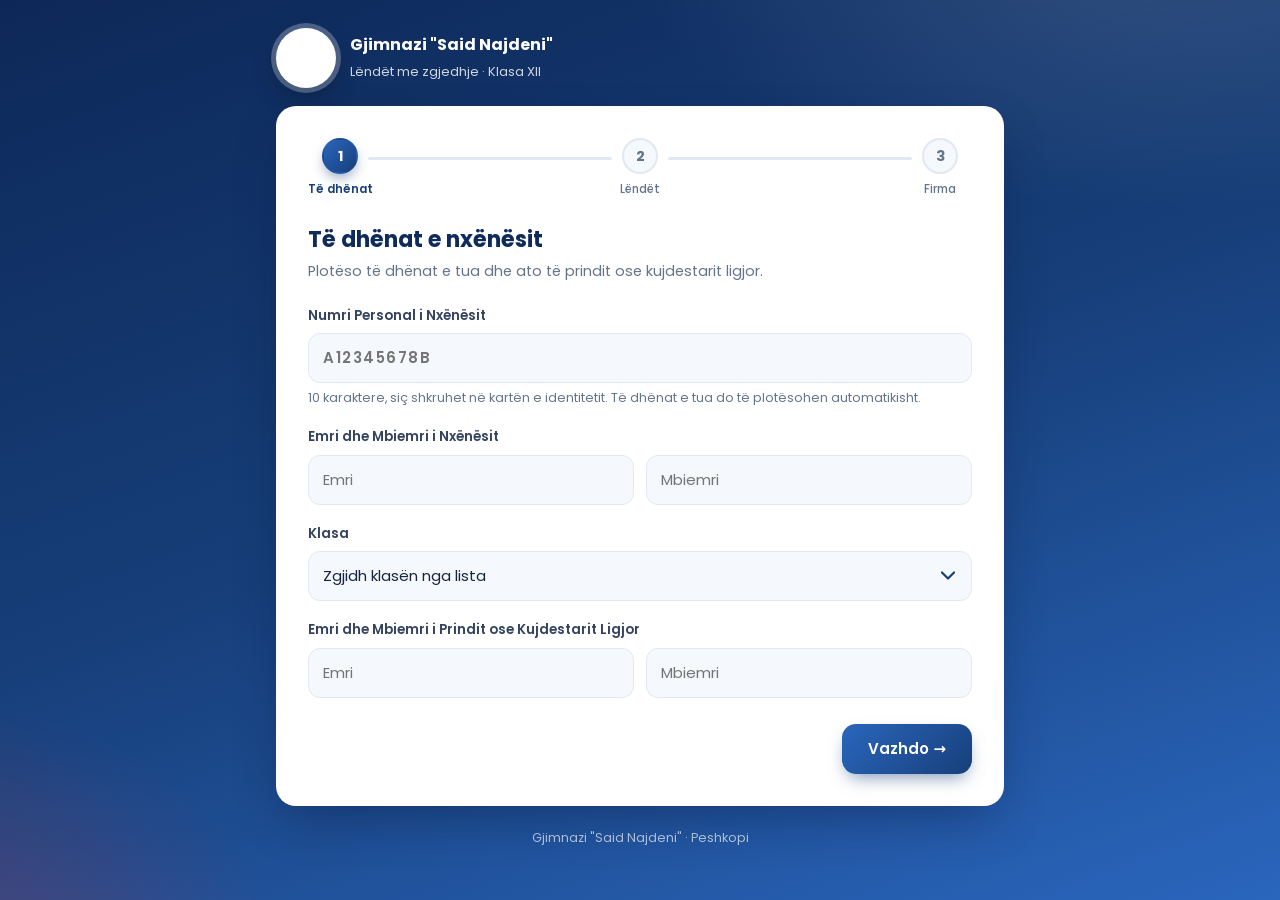
==== commit 49f79b62: "Add files via upload" ====
--- a/formulari(coda).html
+++ b/formulari(coda).html
@@ -33,16 +33,16 @@
         <p class="lead">Plotëso të dhënat e tua dhe ato të prindit ose kujdestarit ligjor.</p>
         <form id="myForm" autocomplete="off">
 
+            <div class="form-group">
+                <label for="NrPersonalNxenesi">Numri Personal i Nxënësit</label>
+                <input type="text" id="NrPersonalNxenesi" name="nrPersonalNxenesi" placeholder="A12345678B" maxlength="10" required>
+                <div class="hint" id="npHint">10 karaktere, siç shkruhet në kartën e identitetit. Të dhënat e tua do të plotësohen automatikisht.</div>
+            </div>
+
             <p class="section-title">Emri dhe Mbiemri i Nxënësit</p>
             <div class="input-wrapper">
                 <input type="text" id="emrin" class="input-box" placeholder="Emri">
                 <input type="text" id="mbiemrin" class="input-box" placeholder="Mbiemri">
-            </div>
-
-            <div class="form-group">
-                <label for="NrPersonalNxenesi">Numri Personal i Nxënësit</label>
-                <input type="text" id="NrPersonalNxenesi" name="nrPersonalNxenesi" placeholder="A12345678B" maxlength="10" required>
-                <div class="hint">10 karaktere, siç shkruhet në kartën e identitetit.</div>
             </div>
 
             <div class="form-group">
@@ -237,6 +237,7 @@
 
     <div class="foot">Gjimnazi "Said Najdeni" · Peshkopi</div>
 </div>
+<script src="nxenesit.js"></script>
 <script>
  let isDrawing = false;
 const canvas = document.getElementById('firmaCanvas');
@@ -465,230 +466,8 @@
 }
 
 
-    // Lista e numrave personalë të lejuar
-    const nrPersonalTelejuar = [
-        // Shtoni këtu numrat personalë të nxënësve tuaj, një për rresht:
-       "K95423007F",
-"K95722006B",
-"K81018001D",
-"K95803009C",
-"K91029007P",
-"K96028012K",
-"K80630005T",
-"K95504013D",
-"K95408023E",
-"K96210003T",
-"K90915020U",
-"K85718002R",
-"K95105024L",
-"K96109068B",
-"K90816009L",
-"K80915070I",
-"K96012061D",
-"K90920040N",
-"H30126003G",
-"K90722003N",
-"K96006012P",
-"K95112021W",
-"K95521028U",
-"K95917050P",
-"K95125023L",
-"K86225058H",
-"K90911054H",
-"K90213026O",
-"K95519026R",
-"K90925030I",
-"K96023038B",
-"K90520023L",
-"K90507012A",
-"K90417010I",
-"K86020003Q",
-"K90513013P",
-"K95601017A",
-"K90115033E",
-"K90722032D",
-"K90924021E",
-"K90222024U",
-"K90527004R",
-"K96008051W",
-"K90324023C",
-"K90708006N",
-"K90701017Q",
-"K81203068J",
-"K76116005O",
-"K95722074L",
-"K96005013S",
-"K90612029W",
-"K96027015G",
-"K90701034G",
-"K96026021W",
-"L05310023D",
-"K95817005R",
-"K95508074E",
-"K95810004U",
-"K95511040M",
-"K85925003U",
-"K96202041O",
-"K95730067W",
-"K86022060V",
-"K95611002D",
-"K90509055Q",
-"K91001067J",
-"K96009004Q",
-"K95207023Q",
-"K95919051K",
-"K95223018O",
-"K90318011S",
-"K90528020E",
-"K95501017U",
-"K80527004Q",
-"K85907003W",
-"K95916018A",
-"K90611035P",
-"K90511012U",
-"K91006075C",
-"K95427008K",
-"K81001085G",
-"K95516008E",
-"K81015086P",
-"K95507029E",
-"K86225020O",
-"K90506007F",
-"K80716002U",
-"K81120023A",
-"K95411003F",
-"K95529017W",
-"K90627055R",
-"K90320017H",
-"K96012008R",
-"K96104040N",
-"K81016006K",
-"K90120010O",
-"K95105025T",
-"K90426016J",
-"K95730032H",
-"K95209053B",
-"K80912004W",
-"K95314013B",
-"K95219022W",
-"L00216037N",
-"K95905002F",
-"K71128003C",
-"K95511005B",
-"K95422016W",
-"K90914007L",
-"K90605076V",
-"K95326012H",
-"K90818009V",
-"K95511010O",
-"K90922022C",
-"K81207030N",
-"K96205008L",
-"K81215024J",
-"K90322021W",
-"K90324022R",
-"K90929058O",
-"K90717014D",
-"K95716048P",
-"K95929042P",
-"K95920030Q",
-"K86208023W",
-"K80528002F",
-"K86206019H",
-"K90428006M",
-"K95131044R",
-"K95205026H",
-"K95914033K",
-"K96011003S",
-"K90420003R",
-"K90616040H",
-"K95613009A",
-"K86119020E",
-"K95616012M",
-"K95721022B",
-"K95821018W",
-"K80617002W",
-"K95423002L",
-"K95615019R",
-"K90501012Q",
-"K95315020M",
-"K90416013E",
-"K85928071W",
-"K90624039U",
-"K80429005I",
-"K90414009M",
-"K90127025E",
-"K90131023I",
-"K95128023D",
-"K90108033P",
-"K90924003G",
-"K95811017K",
-"K90324052P",
-"K90924018H",
-"K80518002B",
-"K90919057C",
-"K95521087I",
-"K90722020D",
-"L05212008N",
-"K90118079D",
-"K95902006W",
-"K90429062E",
-"K80129006H",
-"K86023022O",
-"L05105012D",
-"K95905001U",
-"K86103037K",
-"K90219022M",
-"K80619002J",
-"K95624014W",
-"K95818022M",
-"K90914059Q",
-"K80927002M",
-"K80906007Q",
-"K95714023U",
-"K80206002B",
-"K95107023N",
-"K90726028S",
-"K85930001G",
-"K90203005L",
-"K80602004J",
-"K90526004M",
-"K90515013C",
-"K90515007E",
-"K85722004H",
-"K96216018E",
-"K85825006S",
-"K95106025B",
-"K96128031T",
-"K95319015T",
-"K91003008I",
-"K90424008I",
-"K90718055V",
-"K95225001H",
-"K95215010C",
-"L05112021O",
-"K95419002O",
-"K81230011H",
-"K95902030S",
-"K85930076D",
-"K90830015K",
-"K85617005K",
-"K95626072M",
-"K85917005T",
-"K85114074V",
-"K85825007D",
-"K90610039T",
-"K95525007S",
-"K95605008V",
-"K90405001S",
-"K90901002V",
-"K95705004P",
-"L05206038E",
-"K95914045K",
-"K95306058G",
-"K91005001I",
-,
-    ];
+    // Lista e numrave personalë të lejuar merret nga nxenesit.js
+    const nrPersonalTelejuar = Object.keys(window.NXENESIT || {});
 
     // Funksioni për të kaluar në faqen e dytë
     function nextPage() {
@@ -942,6 +721,55 @@
         const np = document.getElementById('NrPersonalNxenesi');
         np.addEventListener('input', () => { np.value = np.value.toUpperCase().replace(/\s+/g, ''); });
 
+
+        // ===== Plotësimi automatik sipas numrit personal =====
+        const fushat = ['emrin', 'mbiemrin', 'klasa'].map(id => document.getElementById(id));
+        const npHint = document.getElementById('npHint');
+        const hintDefault = npHint.textContent;
+        let eKyqur = false;
+
+        function kyqFushat(kyq) {
+            eKyqur = kyq;
+            fushat.forEach(f => { f.disabled = kyq; f.classList.toggle('autofilled', kyq); });
+        }
+        function kontrolloNp() {
+            const db = window.NXENESIT || {};
+            const nxenesi = np.value.length === 10 ? db[np.value] : null;
+            if (nxenesi) {
+                document.getElementById('emrin').value = nxenesi.emri;
+                document.getElementById('mbiemrin').value = nxenesi.mbiemri;
+                const sel = document.getElementById('klasa');
+                if (![...sel.options].some(o => o.value === nxenesi.klasa)) sel.add(new Option(nxenesi.klasa, nxenesi.klasa));
+                sel.value = nxenesi.klasa;
+                kyqFushat(true);
+                npHint.textContent = '✓ U gjetën të dhënat: ' + nxenesi.emri + ' ' + nxenesi.mbiemri + ', ' + nxenesi.klasa;
+                npHint.style.color = '#168a45';
+            } else {
+                if (eKyqur) {
+                    fushat.forEach(f => { f.value = ''; });
+                    document.getElementById('klasa').selectedIndex = 0;
+                    kyqFushat(false);
+                }
+                npHint.textContent = hintDefault;
+                npHint.style.color = '';
+            }
+        }
+        np.addEventListener('input', kontrolloNp);
+        kontrolloNp();
+
+        // Mban shiritin e numrave të lirë të dukshëm kur hapet tastiera (iOS/Android)
+        const tracker = document.querySelector('.tracker');
+        function pinTracker() {
+            const vv = window.visualViewport; if (!vv) return;
+            tracker.style.transform = vv.offsetTop > 0 ? 'translateY(' + vv.offsetTop + 'px)' : '';
+        }
+        if (window.visualViewport) {
+            visualViewport.addEventListener('scroll', pinTracker);
+            visualViewport.addEventListener('resize', pinTracker);
+        }
+        // Kur kalon te lënda tjetër, mos e le fushën nën shirit
+        inputs.forEach(i => i.addEventListener('focus', () => setTimeout(() => i.scrollIntoView({ block: 'center', behavior: 'smooth' }), 250)));
+
         refreshTracker();
     })();
 </script>
--- a/style.css
+++ b/style.css
@@ -206,13 +206,35 @@
 @keyframes fall{to{transform:translateY(110vh) rotate(720deg)}}
 
 @media (max-width:600px){
-  .shell{padding:18px 12px 36px}
-  .card{padding:22px 18px; border-radius:18px}
-  .input-wrapper{grid-template-columns:1fr}
+  .shell{padding:14px 10px 30px}
+  .card{padding:18px 14px; border-radius:18px}
+  .topbar{margin-bottom:12px}
+  .input-wrapper{grid-template-columns:1fr; gap:8px}
+  .stepper{margin-bottom:18px}
   .stepper .st{width:60px} .stepper .lbl{font-size:10.5px}
-  td{padding:8px 10px} td:first-child{font-size:13px} td .ico{width:32px; height:32px; margin-right:8px; font-size:17px}
-  td:last-child{width:92px} td input[type=number]{width:64px}
+  .page h2{font-size:20px} .page .lead{font-size:13px; margin:4px 0 12px; line-height:1.45}
+  /* Tracker kompakt */
+  .tracker{margin:0 -8px 4px; padding:8px 8px 7px}
+  .tracker-top{font-size:12px; margin-bottom:5px}
+  .tracker-top span:last-child{display:none}
+  .progress{height:5px}
+  .chips{flex-wrap:nowrap; gap:3px; margin-top:7px}
+  .chips b{flex:1; min-width:0; height:24px; border-radius:6px; font-size:11px}
+  /* Rreshta kompakte */
+  table{border-spacing:0 5px}
+  td{padding:5px 8px}
+  td:first-child{font-size:12.5px; border-radius:11px 0 0 11px; line-height:1.25}
+  td:last-child{width:64px; border-radius:0 11px 11px 0}
+  td .ico{width:26px; height:26px; margin-right:7px; font-size:15px; border-radius:8px}
+  td input[type=number]{width:52px; padding:5px 2px; font-size:16px; border-radius:8px}
+  .error{font-size:10.5px; text-align:right; position:absolute; right:8px; margin-top:2px}
   .recap ol{grid-template-columns:1fr}
+  .button-container{margin-top:18px}
   .button-container .btn{flex:1}
 }
 @media (prefers-reduced-motion:reduce){*{animation:none!important; transition:none!important}}
+
+td input[type=number]{scroll-margin-top:90px}
+
+/* Fushat e plotësuara automatikisht nga numri personal */
+.autofilled{background:#eef6ff !important; color:#173f7a; cursor:not-allowed; opacity:1; -webkit-text-fill-color:#173f7a}
